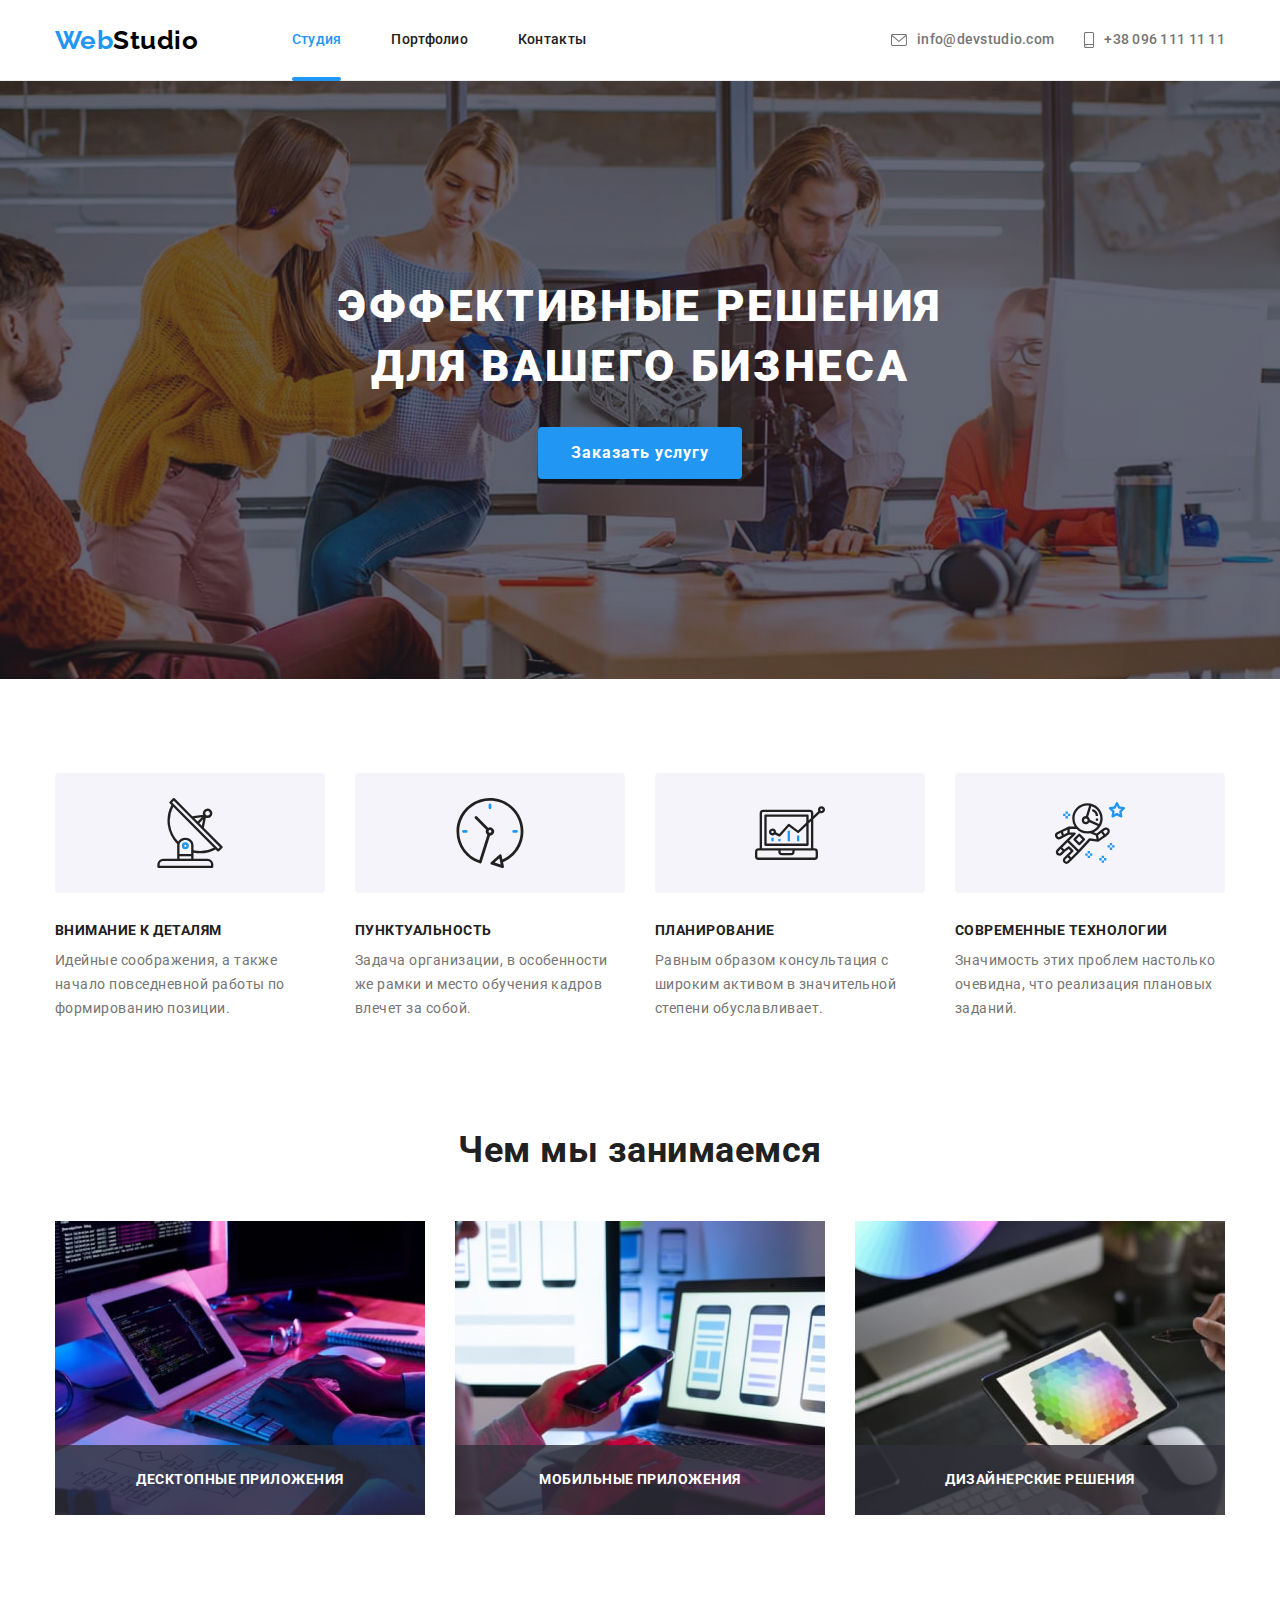
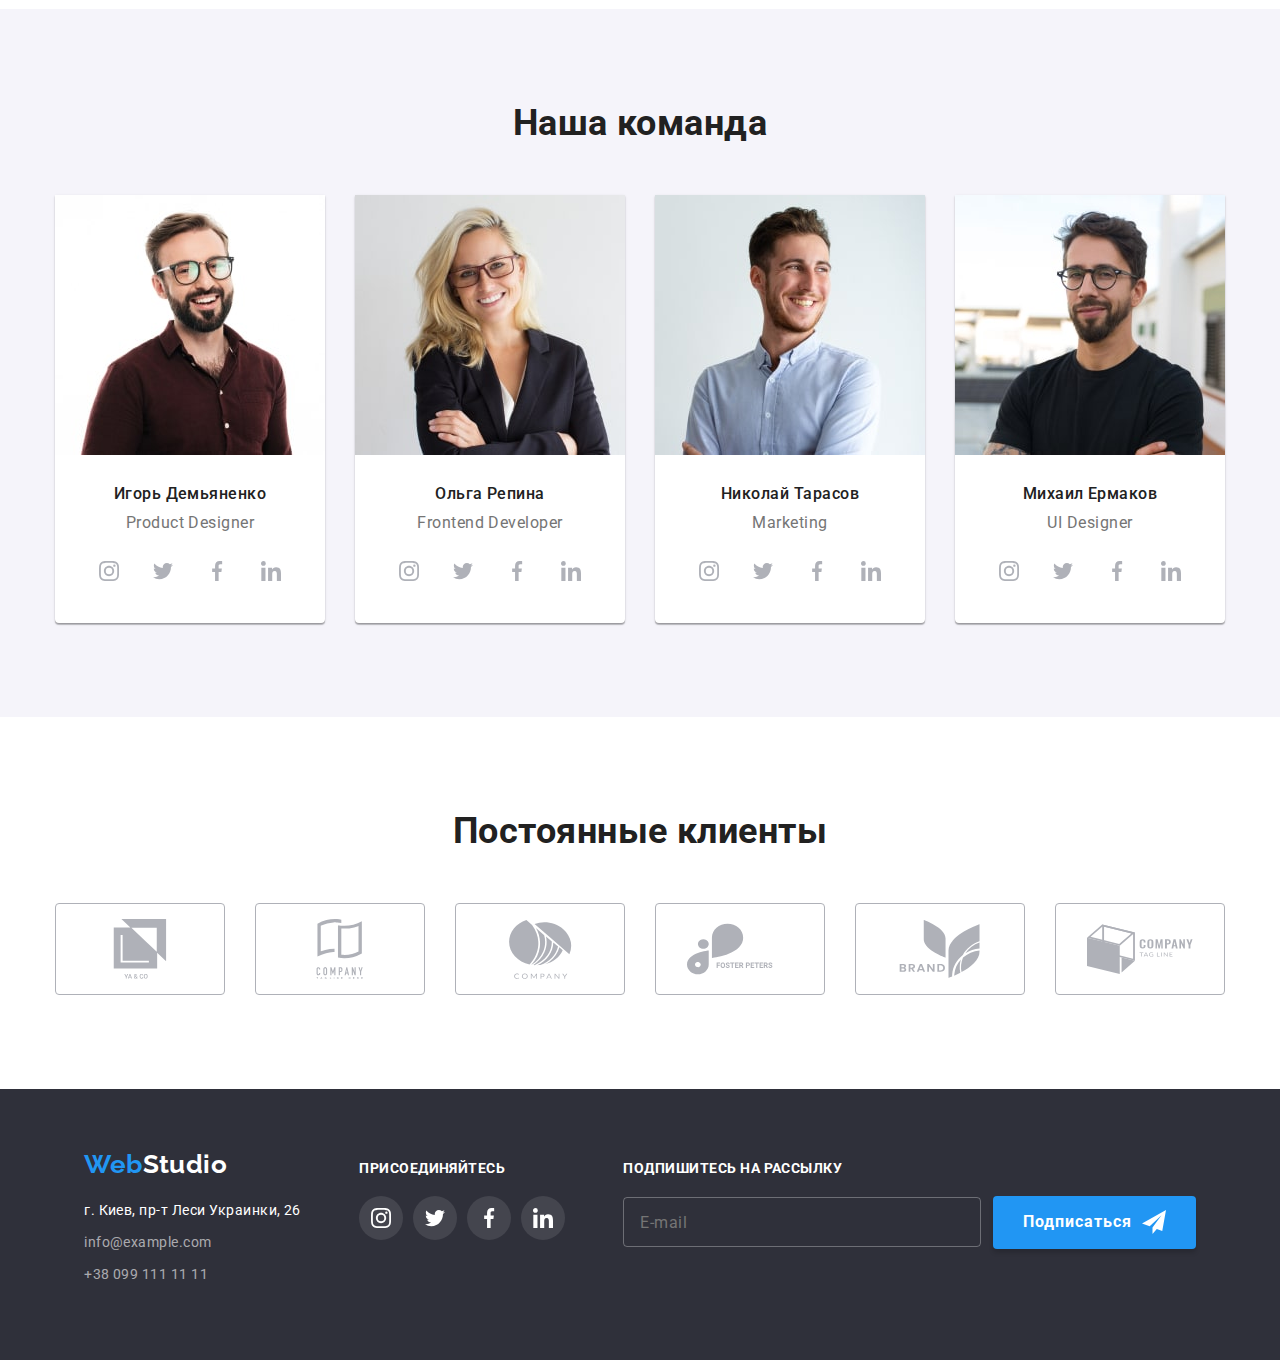
==== index.html @ 852fccfb "додає всю розмітку по 8 модулі" ====
<!DOCTYPE html>
<html lang="ru">
  <head>
    <meta charset="UTF-8" />
    <meta http-equiv="X-UA-Compatible" content="IE=edge" />
    <meta name="viewport" content="width=device-width, initial-scale=1.0" />
    <link rel="preconnect" href="https://fonts.googleapis.com" />
    <link rel="preconnect" href="https://fonts.gstatic.com" crossorigin />
    <link
      href="https://fonts.googleapis.com/css2?family=Raleway:wght@700&family=Roboto:wght@400;500;700;900&display=swap"
      rel="stylesheet"
    />
    <link rel="stylesheet" href="./css/main.min.css" />
    <title>WebStudio</title>
  </head>

  <body>
    <!-- HEADER -->

    <!-- HEADER -->
    <header class="header">
      <div class="header__container container">
        <a href="./index.html" class="header__logo logo"
          >Web<span class="header__logo--accent">Studio</span></a
        >

        <button type="button" class="menu-btn" data-menu-button>
          <svg class="menu-btn__svg" width="40" height="40">
            <use class="menu-btn__icon--burger" href="./img/icon/sprite.svg#icon-burger"></use>
            <use class="menu-btn__icon--cross" href="./img/icon/sprite.svg#icon-cross"></use>
          </svg>
        </button>

        <div class="menu-container" data-menu>
          <nav class="site-nav">
            <ul class="site-nav__list">
              <li class="site-nav__item">
                <a href="./index.html" class="site-nav__link site-nav__link--current">Студия</a>
              </li>
              <li class="site-nav__item">
                <a href="./portfolio.html" class="site-nav__link">Портфолио</a>
              </li>
              <li class="site-nav__item"><a href="" class="site-nav__link">Контакты</a></li>
            </ul>
          </nav>

          <div>
            <ul class="auth-site">
              <li class="auth-site__item">
                <a href="tel:+380961111111" class="auth-site__link auth-site__link--tel">
                  <svg class="auth-site__svg" width="10" height="16">
                    <use href="./img/icon/sprite.svg#icon-tel"></use>
                  </svg>
                  +38 096 111 11 11
                </a>
              </li>
              <li class="auth-site__item">
                <a href="mailto:info@devstudio.com" class="auth-site__link">
                  <svg class="auth-site__svg" width="16" height="12">
                    <use href="./img/icon/sprite.svg#icon-mail"></use>
                  </svg>
                  info@devstudio.com
                </a>
              </li>
            </ul>

            <ul class="soc-auth">
              <li class="soc-auth__item">
                <a href="https://www.instagram.com/" class="soc-auth__link">Instagram</a>
              </li>
              <li class="soc-auth__item">
                <a href="https://twitter.com/home" class="soc-auth__link">Twitter</a>
              </li>
              <li class="soc-auth__item">
                <a href="https://www.facebook.com/" class="soc-auth__link">Facebook</a>
              </li>
              <li class="soc-auth__item">
                <a href="https://www.linkedin.com/" class="soc-auth__link">LinkedIn</a>
              </li>
            </ul>
          </div>
        </div>
      </div>
    </header>

    <!-- MAIN -->

    <main>
      <!-- HERO -->
      <section class="hero">
        <div class="container">
          <h1 class="hero__title">
            Эффективные решения<br />
            для вашего бизнеса
          </h1>

          <button type="button" class="hero__btn" data-modal-open>Заказать услугу</button>
        </div>
      </section>

      <!-- SPECIFICS -->
      <section class="specifics">
        <div class="container">
          <h2 class="specifics__title visually-hidden">specifics</h2>

          <ul class="specifics__list">
            <li class="specifics__item">
              <div class="specifics__svg">
                <svg width="70" height="70">
                  <use href="./img/icon/sprite.svg#icon-antena"></use>
                </svg>
              </div>

              <h3 class="specifics__title">Внимание к деталям</h3>
              <p class="specifics__text">
                Идейные соображения, а также начало повседневной работы по формированию позиции.
              </p>
            </li>
            <li class="specifics__item">
              <div class="specifics__svg">
                <svg width="70" height="70">
                  <use href="./img/icon/sprite.svg#icon-clock"></use>
                </svg>
              </div>

              <h3 class="specifics__title">Пунктуальность</h3>
              <p class="specifics__text">
                Задача организации, в особенности же рамки и место обучения кадров влечет за собой.
              </p>
            </li>
            <li class="specifics__item">
              <div class="specifics__svg">
                <svg width="70" height="70">
                  <use href="./img/icon/sprite.svg#icon-diagram"></use>
                </svg>
              </div>

              <h3 class="specifics__title">Планирование</h3>
              <p class="specifics__text">
                Равным образом консультация с широким активом в значительной степени обуславливает.
              </p>
            </li>
            <li class="specifics__item">
              <div class="specifics__svg">
                <svg width="70" height="70">
                  <use href="./img/icon/sprite.svg#icon-astronaut"></use>
                </svg>
              </div>

              <h3 class="specifics__title">Современные технологии</h3>
              <p class="specifics__text">
                Значимость этих проблем настолько очевидна, что реализация плановых заданий.
              </p>
            </li>
          </ul>
        </div>
      </section>

      <!-- INTERESTS -->
      <section class="interests">
        <div class="container">
          <h2 class="interests__title">Чем мы занимаемся</h2>

          <ul class="interests__list">
            <li class="interests__item">
              <div class="hidden-box">
                <picture>
                  <source
                    srcset="
                      ./img/adaptive/desk-interes-1-1x-min.jpg 1x,
                      ./img/adaptive/desk-interes-1-2x-min.jpg 2x
                    "
                    media="(min-width: 1200px)"
                  />
                  <img src="./img/interes.jpg" class="hidden-box__img" alt="интересы" />
                </picture>

                <div class="hidden-box__content">
                  <p class="hidden-box__text">Десктопные приложения</p>
                </div>
              </div>
            </li>
            <li class="interests__item">
              <div class="hidden-box">
                <picture>
                  <source
                    srcset="
                      ./img/adaptive/desk-interes-2-1x-min.jpg 1x,
                      ./img/adaptive/desk-interes-2-2x-min.jpg 2x
                    "
                    media="(min-width: 1200px)"
                  />
                  <img src="./img/interes2.jpg" class="hidden-box__img" alt="интересы" />
                </picture>

                <div class="hidden-box__content">
                  <p class="hidden-box__text">Мобильные приложения</p>
                </div>
              </div>
            </li>
            <li class="interests__item">
              <div class="hidden-box">
                <picture>
                  <source
                    srcset="
                      ./img/adaptive/desk-interes-3-1x-min.jpg 1x,
                      ./img/adaptive/desk-interes-3-2x-min.jpg 2x
                    "
                    media="(min-width: 1200px)"
                  />
                  <img src="./img/interes3.jpg" class="hidden-box__img" alt="интересы" />
                </picture>

                <div class="hidden-box__content">
                  <p class="hidden-box__text">Дизайнерские решения</p>
                </div>
              </div>
            </li>
          </ul>
        </div>
      </section>

      <!-- TEAM -->
      <section class="team">
        <div class="container">
          <h2 class="team__title">Наша команда</h2>

          <ul class="team__list">
            <li class="team__item">
              <picture>
                <source
                  srcset="
                    ./img/adaptive/mob-team-1-1x-min.jpg 1x,
                    ./img/adaptive/mob-team-1-2x-min.jpg 2x
                  "
                  media="(max-width: 767px)"
                />
                <source
                  srcset="
                    ./img/adaptive/tab-team-1-1x-min.jpg 1x,
                    ./img/adaptive/tab-team-1-2x-min.jpg 2x
                  "
                  media="(min-width: 768px) and (max-width: 1199px)"
                />
                <source
                  srcset="
                    ./img/adaptive/desk-team-1-1x-min.jpg 1x,
                    ./img/adaptive/desk-team-1-2x-min.jpg 2x
                  "
                  media="(min-width: 1200px)"
                />

                <img src="./img/team.jpg" class="team__img" alt="портреты" />
              </picture>

              <div class="team-content">
                <h3 class="team-content__name">Игорь Демьяненко</h3>
                <p class="team-content__position">Product Designer</p>
              </div>

              <ul class="soclist">
                <li class="soclist__item">
                  <a href="" class="soclist__link">
                    <svg class="soclist__svg" width="20" height="20">
                      <use href="./img/icon/sprite.svg#icon-instagram"></use>
                    </svg>
                  </a>
                </li>
                <li class="soclist__item">
                  <a href="" class="soclist__link">
                    <svg class="soclist__svg" width="20" height="20">
                      <use href="./img/icon/sprite.svg#icon-twitter"></use>
                    </svg>
                  </a>
                </li>
                <li class="soclist__item">
                  <a href="" class="soclist__link">
                    <svg class="soclist__svg" width="20" height="20">
                      <use href="./img/icon/sprite.svg#icon-facebook"></use>
                    </svg>
                  </a>
                </li>
                <li class="soclist__item">
                  <a href="" class="soclist__link">
                    <svg class="soclist__svg" width="20" height="20">
                      <use href="./img/icon/sprite.svg#icon-linkedin"></use>
                    </svg>
                  </a>
                </li>
              </ul>
            </li>
            <li class="team__item">
              <picture>
                <source
                  srcset="
                    ./img/adaptive/mob-team-2-1x-min.jpg 1x,
                    ./img/adaptive/mob-team-2-2x-min.jpg 2x
                  "
                  media="(max-width: 767px)"
                />
                <source
                  srcset="
                    ./img/adaptive/tab-team-2-1x-min.jpg 1x,
                    ./img/adaptive/tab-team-2-2x-min.jpg 2x
                  "
                  media="(min-width: 768px) and (max-width: 1199px)"
                />
                <source
                  srcset="
                    ./img/adaptive/desk-team-2-1x-min.jpg 1x,
                    ./img/adaptive/desk-team-2-2x-min.jpg 2x
                  "
                  media="(min-width: 1200px)"
                />

                <img src="./img/team2.jpg" class="team__img" alt="портреты" />
              </picture>
              <div class="team-content">
                <h3 class="team-content__name">Ольга Репина</h3>
                <p class="team-content__position">Frontend Developer</p>
              </div>

              <ul class="soclist">
                <li class="soclist__item">
                  <a href="" class="soclist__link">
                    <svg class="soclist__svg" width="20" height="20">
                      <use href="./img/icon/sprite.svg#icon-instagram"></use>
                    </svg>
                  </a>
                </li>
                <li class="soclist__item">
                  <a href="" class="soclist__link">
                    <svg class="soclist__svg" width="20" height="20">
                      <use href="./img/icon/sprite.svg#icon-twitter"></use>
                    </svg>
                  </a>
                </li>
                <li class="soclist__item">
                  <a href="" class="soclist__link">
                    <svg class="soclist__svg" width="20" height="20">
                      <use href="./img/icon/sprite.svg#icon-facebook"></use>
                    </svg>
                  </a>
                </li>
                <li class="soclist__item">
                  <a href="" class="soclist__link">
                    <svg class="soclist__svg" width="20" height="20">
                      <use href="./img/icon/sprite.svg#icon-linkedin"></use>
                    </svg>
                  </a>
                </li>
              </ul>
            </li>
            <li class="team__item">
              <picture>
                <source
                  srcset="
                    ./img/adaptive/mob-team-3-1x-min.jpg 1x,
                    ./img/adaptive/mob-team-3-2x-min.jpg 2x
                  "
                  media="(max-width: 767px)"
                />
                <source
                  srcset="
                    ./img/adaptive/tab-team-3-1x-min.jpg 1x,
                    ./img/adaptive/tab-team-3-2x-min.jpg 2x
                  "
                  media="(min-width: 768px) and (max-width: 1199px)"
                />
                <source
                  srcset="
                    ./img/adaptive/desk-team-3-1x-min.jpg 1x,
                    ./img/adaptive/desk-team-3-2x-min.jpg 2x
                  "
                  media="(min-width: 1200px)"
                />

                <img src="./img/team3.jpg" class="team__img" alt="портреты" />
              </picture>
              <div class="team-content">
                <h3 class="team-content__name">Николай Тарасов</h3>
                <p class="team-content__position">Marketing</p>
              </div>

              <ul class="soclist">
                <li class="soclist__item">
                  <a href="" class="soclist__link">
                    <svg class="soclist__svg" width="20" height="20">
                      <use href="./img/icon/sprite.svg#icon-instagram"></use>
                    </svg>
                  </a>
                </li>
                <li class="soclist__item">
                  <a href="" class="soclist__link">
                    <svg class="soclist__svg" width="20" height="20">
                      <use href="./img/icon/sprite.svg#icon-twitter"></use>
                    </svg>
                  </a>
                </li>
                <li class="soclist__item">
                  <a href="" class="soclist__link">
                    <svg class="soclist__svg" width="20" height="20">
                      <use href="./img/icon/sprite.svg#icon-facebook"></use>
                    </svg>
                  </a>
                </li>
                <li class="soclist__item">
                  <a href="" class="soclist__link">
                    <svg class="soclist__svg" width="20" height="20">
                      <use href="./img/icon/sprite.svg#icon-linkedin"></use>
                    </svg>
                  </a>
                </li>
              </ul>
            </li>
            <li class="team__item">
              <picture>
                <source
                  srcset="
                    ./img/adaptive/mob-team-4-1x-min.jpg 1x,
                    ./img/adaptive/mob-team-4-2x-min.jpg 2x
                  "
                  media="(max-width: 767px)"
                />
                <source
                  srcset="
                    ./img/adaptive/tab-team-4-1x-min.jpg 1x,
                    ./img/adaptive/tab-team-4-2x-min.jpg 2x
                  "
                  media="(min-width: 768px) and (max-width: 1199px)"
                />
                <source
                  srcset="
                    ./img/adaptive/desk-team-4-1x-min.jpg 1x,
                    ./img/adaptive/desk-team-4-2x-min.jpg 2x
                  "
                  media="(min-width: 1200px)"
                />

                <img src="./img/team4.jpg" class="team__img" alt="портреты" />
              </picture>
              <div class="team-content">
                <h3 class="team-content__name">Михаил Ермаков</h3>
                <p class="team-content__position">UI Designer</p>
              </div>

              <ul class="soclist">
                <li class="soclist__item">
                  <a href="" class="soclist__link">
                    <svg class="soclist__svg" width="20" height="20">
                      <use href="./img/icon/sprite.svg#icon-instagram"></use>
                    </svg>
                  </a>
                </li>
                <li class="soclist__item">
                  <a href="" class="soclist__link">
                    <svg class="soclist__svg" width="20" height="20">
                      <use href="./img/icon/sprite.svg#icon-twitter"></use>
                    </svg>
                  </a>
                </li>
                <li class="soclist__item">
                  <a href="" class="soclist__link">
                    <svg class="soclist__svg" width="20" height="20">
                      <use href="./img/icon/sprite.svg#icon-facebook"></use>
                    </svg>
                  </a>
                </li>
                <li class="soclist__item">
                  <a href="" class="soclist__link">
                    <svg class="soclist__svg" width="20" height="20">
                      <use href="./img/icon/sprite.svg#icon-linkedin"></use>
                    </svg>
                  </a>
                </li>
              </ul>
            </li>
          </ul>
        </div>
      </section>

      <!-- CLIENTS -->
      <section class="clients">
        <div class="container">
          <h2 class="clients__title">Постоянные клиенты</h2>

          <ul class="clients__list">
            <li class="clients__item">
              <a href="" class="clients__link">
                <svg class="clients__svg" width="106" height="60">
                  <use href="./img/icon/sprite.svg#icon-client"></use>
                </svg>
              </a>
            </li>
            <li class="clients__item">
              <a href="" class="clients__link">
                <svg class="clients__svg" width="106" height="60">
                  <use href="./img/icon/sprite.svg#icon-client2"></use>
                </svg>
              </a>
            </li>
            <li class="clients__item">
              <a href="" class="clients__link">
                <svg class="clients__svg" width="106" height="60">
                  <use href="./img/icon/sprite.svg#icon-client3"></use>
                </svg>
              </a>
            </li>
            <li class="clients__item">
              <a href="" class="clients__link">
                <svg class="clients__svg" width="106" height="60">
                  <use href="./img/icon/sprite.svg#icon-client4"></use>
                </svg>
              </a>
            </li>
            <li class="clients__item">
              <a href="" class="clients__link">
                <svg class="clients__svg" width="106" height="60">
                  <use href="./img/icon/sprite.svg#icon-client5"></use>
                </svg>
              </a>
            </li>
            <li class="clients__item">
              <a href="" class="clients__link">
                <svg class="clients__svg" width="106" height="60">
                  <use href="./img/icon/sprite.svg#icon-client6"></use>
                </svg>
              </a>
            </li>
          </ul>
        </div>
      </section>
    </main>

    <!-- FOOTER -->
    <footer class="footer">
      <div class="footer__container container">
        <div class="footer__tablet">
          <div class="footer__box">
            <a href="./index.html" class="footer__logo logo"
              >Web<span class="footer__logo--accent">Studio</span></a
            >

            <address class="footer__address">
              <ul class="footer__list">
                <li class="footer__item">
                  <a href="" class="footer__link footer__link--street"
                    >г. Киев, пр-т Леси Украинки, 26
                  </a>
                </li>
                <li class="footer__item">
                  <a href="mailto:info@example.com" class="footer__link">info@example.com </a>
                </li>
                <li class="footer__item">
                  <a href="tel:+380991111111" class="footer__link">+38 099 111 11 11 </a>
                </li>
              </ul>
            </address>
          </div>

          <div class="footer-soclist">
            <p class="footer-soclist__text">присоединяйтесь</p>
            <ul class="footer-soclist__list">
              <li class="footer-soclist__item">
                <a href="" class="footer-soclist__link">
                  <svg class="footer-soclist__icon" width="20" height="20">
                    <use href="./img/icon/sprite.svg#icon-footer-link"></use>
                  </svg>
                </a>
              </li>
              <li class="footer-soclist__item">
                <a href="" class="footer-soclist__link">
                  <svg class="footer-soclist__icon" width="20" height="20">
                    <use href="./img/icon/sprite.svg#icon-footer-link2"></use>
                  </svg>
                </a>
              </li>
              <li class="footer-soclist__item">
                <a href="" class="footer-soclist__link">
                  <svg class="footer-soclist__icon" width="20" height="20">
                    <use href="./img/icon/sprite.svg#icon-footer-link3"></use>
                  </svg>
                </a>
              </li>
              <li class="footer-soclist__item">
                <a href="" class="footer-soclist__link">
                  <svg class="footer-soclist__icon" width="20" height="20">
                    <use href="./img/icon/sprite.svg#icon-footer-link4"></use>
                  </svg>
                </a>
              </li>
            </ul>
          </div>

          <div class="footer-subscribe">
            <p class="footer-subscribe__text">Подпишитесь на рассылку</p>

            <form class="footer-subscribe__form">
              <input
                class="footer-subscribe__input"
                type="email"
                name="email"
                placeholder="E-mail"
              />

              <button type="button" class="footer-subscribe__btn">
                Подписаться

                <svg class="footer-subscribe__icon" width="24" height="24">
                  <use href="./img/icon/sprite.svg#icon-airplane"></use>
                </svg>
              </button>
            </form>
          </div>
        </div>
      </div>
    </footer>

    <!-- MODAL -->

    <div class="backdrop backdrop__is-hidden" data-modal>
      <div class="backdrop-modal">
        <form class="modal-form">
          <button class="modal-form__btn" data-modal-close>
            <svg class="backdrop-modal__icon" width="11" height="11">
              <use href="./img/icon/sprite.svg#icon-close"></use>
            </svg>
          </button>
          <p class="modal-form__text">Оставьте свои данные, мы вам перезвоним</p>

          <div class="modal-form__field">
            <label class="modal-form__label" for="name">Имя</label>
            <input class="modal-form__input" type="text" name="name" id="name" />
            <svg class="modal-form__icon">
              <use href="./img/icon/sprite.svg#icon-name-modal"></use>
            </svg>
          </div>

          <div class="modal-form__field">
            <label class="modal-form__label" for="tel">Телефон</label>
            <input class="modal-form__input" type="text" name="name" id="tel" />
            <svg class="modal-form__icon">
              <use href="./img/icon/sprite.svg#icon-tel-modal"></use>
            </svg>
          </div>

          <div class="modal-form__field">
            <label class="modal-form__label" for="mail">Почта</label>
            <input class="modal-form__input" type="text" name="name" id="mail" />
            <svg class="modal-form__icon">
              <use href="./img/icon/sprite.svg#icon-mail-modal"></use>
            </svg>
          </div>

          <div class="modal-form__field">
            <label class="modal-form__label" for="comment">Комментарий</label>
            <textarea
              class="modal-form__comment"
              name="comment"
              id="comment"
              rows="10"
              placeholder="Введите текст"
            ></textarea>
          </div>

          <div class="form-checkbox">
            <input class="form-checkbox__input" type="checkbox" name="policy" id="policy" />
            <label class="form-checkbox__label" for="policy"
              >Соглашаюсь с рассылкой и принимаю
            </label>
            <a href="" class="form-checkbox__link">Условия договора</a>
          </div>

          <button type="submit" class="form-btn">Отправить</button>
        </form>
      </div>
    </div>

    <!-- SCRIPT -->
    <script src="./js/modal.js"></script>
    <script src="./js/burger-menu.js"></script>
  </body>
</html>
---- css/main.min.css ----
/*! modern-normalize v0.6.0 | MIT License | https://github.com/sindresorhus/modern-normalize */*,*::before,*::after{box-sizing:border-box}:root{-moz-tab-size:4;tab-size:4}html{line-height:1.15;-webkit-text-size-adjust:100%}body{margin:0}body{font-family:system-ui,-apple-system,"Segoe UI",Roboto,Helvetica,Arial,sans-serif,"Apple Color Emoji","Segoe UI Emoji"}hr{height:0}abbr[title]{text-decoration:underline dotted}b,strong{font-weight:bolder}code,kbd,samp,pre{font-family:SFMono-Regular, Consolas, "Liberation Mono", Menlo, monospace;font-size:1em}small{font-size:80%}sub,sup{font-size:75%;line-height:0;position:relative;vertical-align:baseline}sub{bottom:-0.25em}sup{top:-0.5em}button,input,optgroup,select,textarea{font-family:inherit;font-size:100%;line-height:1.15;margin:0}button,select{text-transform:none}button,[type="button"],[type="reset"],[type="submit"]{-webkit-appearance:button}button::-moz-focus-inner,[type="button"]::-moz-focus-inner,[type="reset"]::-moz-focus-inner,[type="submit"]::-moz-focus-inner{border-style:none;padding:0}button:-moz-focusring,[type="button"]:-moz-focusring,[type="reset"]:-moz-focusring,[type="submit"]:-moz-focusring{outline:1px dotted ButtonText}fieldset{padding:0.35em 0.75em 0.625em}legend{padding:0}progress{vertical-align:baseline}[type="number"]::-webkit-inner-spin-button,[type="number"]::-webkit-outer-spin-button{height:auto}[type="search"]{-webkit-appearance:textfield;outline-offset:-2px}[type="search"]::-webkit-search-decoration{-webkit-appearance:none}::-webkit-file-upload-button{-webkit-appearance:button;font:inherit}summary{display:list-item}*,*::before,*::after{box-sizing:border-box}a{text-decoration:none}h1,h2,h3,h4,h5,h6,p,ul{margin:0;padding:0;list-style:none}img{display:block;max-width:100%;height:auto}body{font-family:'Raleway', sans-serif;font-family:'Roboto', sans-serif;letter-spacing:0.03em;padding-top:77px;background-color:#fff;color:#757575}body.modal-open,body.menu-open{overflow:hidden}.container-wrap{max-width:100%;overflow:hidden}.container{padding-left:15px;padding-right:15px;margin-left:auto;margin-right:auto}@media screen and (min-width: 480px){.container{width:480px}}@media screen and (min-width: 768px){.container{width:768px}}@media screen and (min-width: 1200px){.container{width:1200px}}.visually-hidden{position:absolute;white-space:nowrap;width:1px;height:1px;overflow:hidden;border:0;padding:0;clip:rect(0 0 0 0);clip-path:inset(50%);margin:-1px}.logo{font-family:'Raleway';font-weight:700;font-size:26px;line-height:1.19;color:#2196f3}.header{position:fixed;width:100%;top:0;left:0;z-index:9;background-color:#fff;border-bottom:1px solid #ececec}.header__container{display:flex;align-items:center;padding:0 15px;justify-content:space-between}@media screen and (max-width: 767px){.header__container{padding-top:16px;padding-bottom:16px}}@media screen and (max-width: 767px){.header__container{padding-top:26px;padding-bottom:26px}}@media screen and (max-width: 767px){.header__container{padding-top:24px;padding-bottom:25px}}.header__logo--accent{color:#000}.menu-btn{border:none;padding:0;margin-left:auto;color:#757575;background-color:transparent}@media screen and (min-width: 768px){.menu-btn{display:none}}.menu-btn.is-open{z-index:3}.menu-btn__icon--cross{display:none}.menu-btn.is-open .menu-btn__icon--cross{display:block}.menu-btn.is-open .menu-btn__icon--burger{display:none}.menu-btn__svg{fill:currentColor}.menu-btn__svg:hover,.menu-btn__svg:focus{color:#2196f3}@media screen and (min-width: 768px){.menu-container{display:flex;align-items:center}}@media screen and (max-width: 767px){.menu-container{display:none}}@media screen and (max-width: 767px){.menu-container.is-open{position:fixed;top:0;left:0;height:100%;width:100%;padding:48px 40px;z-index:2;display:block;display:flex;flex-direction:column;justify-content:space-between;background-color:#fff}}@media screen and (min-width: 768px){.site-nav{display:flex;align-items:center}}.site-nav__list{display:flex}@media screen and (min-width: 768px){.site-nav__list{margin-right:84px}}@media screen and (max-width: 767px){.site-nav__list{flex-direction:column}}@media screen and (min-width: 1200px){.site-nav__list{margin-right:305px}}@media screen and (max-width: 767px){.site-nav__item:not(:last-child){margin-bottom:30px}}@media screen and (min-width: 768px){.site-nav__item:not(:last-child){margin-right:50px}}@media screen and (min-width: 768px){.site-nav__link{display:block;font-weight:500;font-size:14px;line-height:1.14;letter-spacing:0.02em;transition:color 250ms cubic-bezier(0.4, 0, 0.2, 1);color:#212121;padding-top:32px;padding-bottom:32px}}@media screen and (max-width: 767px){.site-nav__link{font-weight:500;font-size:40px;line-height:1.17;letter-spacing:0.02em;color:#212121}}.site-nav__link:hover,.site-nav__link:focus{color:#2196f3}@media screen and (min-width: 768px){.site-nav__link--current{color:#2196f3;position:relative}}@media screen and (min-width: 768px){.site-nav__link--current::after{position:absolute;content:'';bottom:0;left:0;width:100%;height:4px;border-radius:2px;bottom:-1px;background-color:#2196f3}}@media screen and (max-width: 767px){.auth-site{margin-bottom:64px}}@media screen and (min-width: 768px){.auth-site{display:flex;flex-direction:column-reverse}}@media screen and (min-width: 1199px){.auth-site{flex-direction:row-reverse}}@media screen and (min-width: 768px){.auth-site__item:not(:last-child){margin-top:10px}}@media screen and (max-width: 767px){.auth-site__item:not(:last-child){margin-bottom:32px}}@media screen and (min-width: 1199px){.auth-site__item:not(:last-child){margin-top:0;margin-left:30px}}@media screen and (max-width: 767px){.auth-site__link{font-weight:500;font-size:24px;line-height:1.16;letter-spacing:0.02em;color:#757575}}@media screen and (min-width: 768px){.auth-site__link{font-weight:500;font-size:12px;line-height:1.16;letter-spacing:0.02em;color:#757575}}@media screen and (max-width: 767px){.auth-site__link--tel{font-weight:500;font-size:34px;line-height:1.17;letter-spacing:0.02em;color:#2196f3}}@media screen and (min-width: 1199px){.auth-site__link{display:block;font-weight:500;font-size:14px;line-height:1.14;letter-spacing:0.02em;transition:color 250ms cubic-bezier(0.4, 0, 0.2, 1);color:#212121;color:#757575;display:flex;align-items:center}}.auth-site__link:hover,.auth-site__link:focus{color:#2196f3}.auth-site__svg{fill:currentColor;margin-right:10px}@media screen and (max-width: 767px){.auth-site__svg{display:none}}.soc-auth{display:flex}@media screen and (min-width: 768px){.soc-auth{display:none}}.soc-auth__item{padding:0 10px}.soc-auth__item:not(:last-child){border-right:1px solid rgba(33,33,33,0.2)}.soc-auth__link{font-weight:500;font-size:18px;line-height:1.22;letter-spacing:0.02em;color:#2196f3}.hero{height:auto;max-width:479px;padding-top:118px;padding-bottom:118px;text-align:center;margin:0 auto;background-color:#2f303a;background-repeat:no-repeat;background-position:center;background-size:cover;background-image:linear-gradient(to right, rgba(47,48,58,0.4), rgba(47,48,58,0.4)),url(../../img/adaptive/mob-hero-1x-min.jpg)}@media screen and (min-device-pixel-ratio: 2), (min-resolution: 192dpi), (min-resolution: 2dppx){.hero{background-image:linear-gradient(to right, rgba(47,48,58,0.4), rgba(47,48,58,0.4)),url(../../img/adaptive/mob-hero-2x-min.jpg)}}@media screen and (min-width: 480px){.hero{max-width:480px}}@media screen and (min-width: 768px){.hero{max-width:768px;background-image:linear-gradient(to right, rgba(47,48,58,0.4), rgba(47,48,58,0.4)),url(../../img/adaptive/tab-hero-1x-min.jpg)}}@media screen and (min-width: 768px) and (min-device-pixel-ratio: 2), screen and (min-width: 768px) and (min-resolution: 192dpi), screen and (min-width: 768px) and (min-resolution: 2dppx){.hero{background-image:linear-gradient(to right, rgba(47,48,58,0.4), rgba(47,48,58,0.4)),url(../../img/adaptive/tab-hero-2x-min.jpg)}}@media screen and (min-width: 1200px){.hero{min-height:600px;max-width:1600px;padding-top:200px;padding-bottom:200px;margin-left:auto;margin-right:auto;background-image:linear-gradient(to right, rgba(47,48,58,0.4), rgba(47,48,58,0.4)),url(../../img/adaptive/desk-hero-1x-min.jpg)}}@media screen and (min-width: 1200px) and (min-device-pixel-ratio: 2), screen and (min-width: 1200px) and (min-resolution: 192dpi), screen and (min-width: 1200px) and (min-resolution: 2dppx){.hero{background-image:linear-gradient(to right, rgba(47,48,58,0.4), rgba(47,48,58,0.4)),url(../../img/adaptive/desk-hero-2x-min.jpg)}}.hero__title{margin-bottom:30px;font-weight:900;font-size:26px;line-height:1.62;letter-spacing:0.06em;text-transform:uppercase;color:#fff}@media screen and (min-width: 1200px){.hero__title{font-size:44px;line-height:1.36}}.hero__btn{font-weight:700;font-size:16px;line-height:1.88;letter-spacing:0.06em;box-shadow:0px 4px 4px rgba(0,0,0,0.15);box-shadow:0px 4px 4px rgba(0,0,0,0.15);border-radius:4px;border:1px solid transparent;padding:10px 32px;min-width:200px;cursor:pointer;color:#fff;background-color:#2196f3}.specifics{padding-top:60px;padding-bottom:60px}@media screen and (min-width: 1200px){.specifics{padding-top:94px;padding-bottom:94px}}.specifics__list{margin:-15px}@media screen and (min-width: 768px){.specifics__list{display:flex;flex-wrap:wrap}}@media screen and (min-width: 1200px){.specifics__list{flex-wrap:nowrap}}.specifics__item{margin:15px}.specifics__item:not(:last-child){margin-bottom:30px}@media screen and (min-width: 768px){.specifics__item{width:calc((100% - 30px - 30px) / 2)}}@media screen and (min-width: 1200px){.specifics__item{width:calc(100% - 30px - 30px - 30px - 30px / 4)}}.specifics__title{margin-bottom:10px;font-weight:700;font-size:14px;line-height:1.14;text-transform:uppercase;text-align:center;color:#212121}@media screen and (min-width: 768px){.specifics__title{text-align:left}}.specifics__text{font-weight:400;font-size:14px;line-height:1.71}.specifics__svg{display:block;height:120px;border-radius:4px;margin-bottom:30px;display:flex;justify-content:center;align-items:center;background-color:#f5f4fa}.interests{padding-bottom:94px;display:none}@media screen and (min-width: 1200px){.interests{display:block}}.interests__title{margin-bottom:50px;font-weight:700;font-size:36px;line-height:1.16;text-align:center;color:#212121}.interests__list{display:flex;justify-content:center}.interests__item:not(:last-child){margin-right:30px}.hidden-box{position:relative}.hidden-box__img{display:block}.hidden-box__content{position:absolute;width:100%;height:70px;bottom:0;left:0;display:flex;align-items:center;justify-content:center;background-color:rgba(47,48,58,0.8)}.hidden-box__text{font-weight:700;font-size:14px;line-height:1.14;text-transform:uppercase;color:#fff}.team{padding-top:60px;padding-bottom:60px;background-color:#f5f4fa}@media screen and (min-width: 1200px){.team{padding-top:94px;padding-bottom:94px}}.team__title{margin-bottom:50px;font-weight:700;font-size:36px;line-height:1.16;text-align:center;color:#212121}.team__list{display:flex;flex-wrap:wrap;margin:-15px}@media screen and (min-width: 1200px){.team__list{flex-wrap:nowrap}}.team__item{box-shadow:0px 1px 3px rgba(0,0,0,0.12),0px 1px 1px rgba(0,0,0,0.14),0px 2px 1px rgba(0,0,0,0.2);border-radius:0px 0px 4px 4px;background-color:#fff;margin:15px}@media screen and (min-width: 768px){.team__item{width:calc((100% - 30px - 30px) / 2)}}.team__img{width:100%}.soclist{display:flex;justify-content:center;padding-bottom:30px}.soclist__item:not(:last-child){margin-right:10px}.soclist__link{width:44px;height:44px;display:flex;justify-content:center;align-items:center;border-radius:50%;transition:color 250ms cubic-bezier(0.4, 0, 0.2, 1),background-color 250ms cubic-bezier(0.4, 0, 0.2, 1);color:#afb1b8}.soclist__link:hover,.soclist__link:focus{color:#fff;background-color:#2196f3}.soclist__svg{fill:currentColor}.team-content{padding-top:30px;padding-bottom:16px;text-align:center}.team-content__name{font-weight:500;font-size:16px;line-height:1.18;color:#212121;margin-bottom:10px}.team-content__position{font-weight:500;font-size:16px;line-height:1.18;color:#212121;font-weight:400;color:#757575}.clients{padding-top:60px;padding-bottom:60px}@media screen and (min-width: 1200px){.clients{padding-top:94px;padding-bottom:94px}}.clients__title{margin-bottom:50px;font-weight:700;font-size:36px;line-height:1.16;text-align:center;color:#212121}.clients__list{display:flex;flex-wrap:wrap;margin:-15px}@media screen and (max-width: 479px){.clients__list{justify-content:center}}@media screen and (min-width: 1200px){.clients__list{flex-wrap:nowrap}}.clients__item{margin:15px}@media screen and (min-width: 768px){.clients__item{width:calc((100% - 60px - 30px) / 3)}}.clients__link{display:flex;justify-content:center;align-items:center;height:100%;border:1px solid #afb1b8;border-radius:4px;width:210px;height:92px;transition:color 250ms cubic-bezier(0.4, 0, 0.2, 1),background-color 250ms cubic-bezier(0.4, 0, 0.2, 1);color:#afb1b8}.clients__link:hover,.clients__link:focus{color:#2196f3;border-color:#2196f3}@media screen and (min-width: 768px){.clients__link{width:226px}}@media screen and (min-width: 1200px){.clients__link{width:170px}}.clients__svg{fill:currentColor}.footer{padding-top:60px;padding-bottom:60px;text-align:center;background-color:#2f303a}@media screen and (min-width: 1200px){.footer{text-align:start}}@media screen and (min-width: 768px){.footer__tablet{display:flex;flex-wrap:wrap;align-items:baseline;justify-content:space-around}}.footer__box{margin-bottom:60px}@media screen and (min-width: 1200px){.footer__box{margin-bottom:0}}.footer__logo{display:block;margin-bottom:20px}.footer__logo--accent{color:#fff}.footer__item:not(:last-child){margin-bottom:8px}.footer__link{font-style:normal;font-weight:400;font-size:14px;line-height:1.71;transition:color 250ms cubic-bezier(0.4, 0, 0.2, 1);color:rgba(255,255,255,0.6)}.footer__link--street{color:#fff}.footer__link:hover,.footer__link:focus{color:#2196f3}.footer-soclist{margin-bottom:60px}.footer-soclist__text{margin-bottom:20px;font-weight:700;font-size:14px;line-height:1.14;text-transform:uppercase;color:#fff}.footer-soclist__list{display:flex;justify-content:center}.footer-soclist__item:not(:last-child){margin-right:10px}.footer-soclist__link{display:flex;justify-content:center;align-items:center;width:44px;height:44px;border-radius:50%;transition:background-color 250ms cubic-bezier(0.4, 0, 0.2, 1);background-color:rgba(255,255,255,0.1)}.footer-soclist__link:hover,.footer-soclist__link:focus{background-color:#2196f3}.footer-subscribe__text{margin-bottom:20px;font-weight:700;font-size:14px;line-height:1.14;text-transform:uppercase;color:#fff}.footer-subscribe__form{display:inline-block}@media screen and (min-width: 1200px){.footer-subscribe__form{display:flex;align-items:center}}.footer-subscribe__input{display:block;margin-bottom:20px;padding:15px 16px;outline:none;height:50px;width:450px;border-radius:4px;border:1px solid rgba(255,255,255,0.3);font-weight:400;font-size:16px;line-height:1.25;letter-spacing:inherit;transition:border-color 250ms cubic-bezier(0.4, 0, 0.2, 1);background-color:transparent;color:#ffffff}.footer-subscribe__input:focus{border-color:#2196f3}@media screen and (max-width: 479px){.footer-subscribe__input{width:100%}}@media screen and (min-width: 1200px){.footer-subscribe__input{width:358px;margin-bottom:0}}.footer-subscribe__btn{border:1px solid transparent;box-shadow:0px 4px 4px rgba(0,0,0,0.15);border-radius:4px;padding:10px 29px;min-width:200px;font-weight:700;font-size:16px;line-height:1.88;letter-spacing:0.06em;cursor:pointer;display:flex;justify-content:center;align-items:center;margin-left:auto;margin-right:auto;color:#fff;background-color:#2196f3}@media screen and (min-width: 1200px){.footer-subscribe__btn{margin:0 0 0 12px}}.footer-subscribe__icon{margin-left:10px}.gallery{padding-top:60px;padding-bottom:60px}@media screen and (min-width: 1200px){.gallery{padding-top:94px;padding-bottom:94px}}.gallery-filters{margin-bottom:30px;display:flex;flex-wrap:wrap;margin-top:-15px}@media screen and (min-width: 768px){.gallery-filters{display:flex;justify-content:center}}@media screen and (min-width: 1200px){.gallery-filters{margin-bottom:50px}}.gallery-filters__item{margin-top:15px}.gallery-filters__item:not(:last-child){margin-right:8px}.gallery-filters__btn{padding:6px 22px;cursor:pointer;border-radius:4px;border:1px solid transparent;font-weight:500;font-size:16px;line-height:1.62;transition:color 250ms cubic-bezier(0.4, 0, 0.2, 1),background-color 250ms cubic-bezier(0.4, 0, 0.2, 1),box-shadow 250ms cubic-bezier(0.4, 0, 0.2, 1);color:#212121;background-color:#f5f4fa}.gallery-filters__btn:hover,.gallery-filters__btn:focus{color:#fff;background-color:#2196f3;box-shadow:0px 3px 1px rgba(0,0,0,0.1),0px 1px 2px rgba(0,0,0,0.08),0px 2px 2px rgba(0,0,0,0.12)}.gallery-projects{flex-wrap:wrap}@media screen and (min-width: 768px){.gallery-projects{display:flex;flex-wrap:wrap;margin:-15px}}@media screen and (min-width: 1200px){.gallery-projects{margin:-15px}}.gallery-projects__item{border:1px solid #eee}@media screen and (max-width: 767px){.gallery-projects__item:not(:last-child){margin-bottom:30px}}@media screen and (min-width: 768px){.gallery-projects__item{width:calc((100% - 30px - 30px) / 2);margin:15px}}@media screen and (min-width: 1200px){.gallery-projects__item{width:calc((100% - 60px - 30px) / 3);margin:15px}}.gallery-projects__link{display:block;transition:box-shadow 250ms cubic-bezier(0.4, 0, 0.2, 1)}.gallery-projects__link:hover,.gallery-projects__link:focus{box-shadow:0px 1px 1px rgba(0,0,0,0.12),0px 4px 4px rgba(0,0,0,0.06),1px 4px 6px rgba(0,0,0,0.16)}.gallery-content{padding:20px 24px}.gallery-content__name{font-weight:700;font-size:18px;line-height:2;letter-spacing:0.06em;color:#212121}.gallery-content__style{font-weight:400;font-size:16px;line-height:1.88;color:#757575}.gallery-hidden{position:relative;display:block;overflow:hidden}.gallery-hidden__img{width:100%;display:block}.gallery-hidden__text{position:absolute;top:0;left:0;height:100%;width:100%;padding:63px 24px;font-weight:400;font-size:18px;line-height:1.56;transform:translateY(100%);transition:transform 250ms cubic-bezier(0.4, 0, 0.2, 1);color:#fff;background-color:rgba(33,150,243,0.9)}.gallery-projects__link:hover .gallery-hidden__text,.gallery-projects__link:focus .gallery-hidden__text{transform:translateY(0)}.backdrop{position:fixed;top:0;left:0;width:100%;height:100%;z-index:9;overflow-y:scroll;transition:opacity 250ms cubic-bezier(0.4, 0, 0.2, 1);background-color:rgba(0,0,0,0.2)}.backdrop__is-hidden{visibility:hidden;opacity:0;pointer-events:none}.backdrop__is-hidden .backdrop-modal{transform:translate(-50%, -50%) scale(0.1)}.backdrop-modal{position:absolute;top:50%;left:50%;z-index:18;opacity:1;transform:translate(-50%, -50%) scale(1);transition:transform 250ms cubic-bezier(0.4, 0, 0.2, 1),opacity 250ms cubic-bezier(0.4, 0, 0.2, 1),box-shadow 250ms cubic-bezier(0.4, 0, 0.2, 1);width:450px;min-height:609px;box-shadow:0px 1px 3px rgba(0,0,0,0.12),0px 1px 1px rgba(0,0,0,0.14),0px 2px 1px rgba(0,0,0,0.2);border-radius:4px;background-color:#fff}@media screen and (min-width: 1200px){.backdrop-modal{width:528px;height:581px}}.modal-form{display:block;padding:40px}.modal-form__btn{position:absolute;top:8px;right:8px;width:30px;height:30px;cursor:pointer;border-radius:50%;border:1px solid rgba(0,0,0,0.1);display:flex;align-items:center;justify-content:center;transition:color 250ms cubic-bezier(0.4, 0, 0.2, 1);background-color:#fff;color:#000}.modal-form__btn:hover,.modal-form__btn:focus{color:#2196f3}.modal-form__icon{fill:currentColor}.modal-form__text{text-align:center;font-weight:700;font-size:20px;line-height:1.5;margin-bottom:12px;color:#212121}@media screen and (min-width: 1200px){.modal-form__text{text-align:start;line-height:1.15}}.modal-form__field{position:relative;display:flex;flex-direction:column}.modal-form__field:not(:last-child){margin-bottom:10px}.modal-form__field:hover{color:#2196f3}.modal-form__input{outline:none;height:40px;border:1px solid rgba(33,33,33,0.2);border-radius:4px;transition:border-color 250ms cubic-bezier(0.4, 0, 0.2, 1);padding:0 42px}.modal-form__field:hover .modal-form__input{border-color:#2196f3}.modal-form__input:focus{border-color:#2196f3}.modal-form__label{font-size:12px;line-height:1.16;letter-spacing:0.01em}.modal-form__label:not(:last-child){margin-bottom:4px}.modal-form__icon{position:absolute;left:0;top:50%;display:inline-block;width:18px;height:18px;margin-left:15px;transition:color 250ms cubic-bezier(0.4, 0, 0.2, 1);fill:#212121}.modal-form__field:hover .modal-form__icon{fill:#2196f3}.modal-form__comment{font-size:12px;line-height:1.16;letter-spacing:0.01em;resize:none;height:120px;padding-left:16px;padding-top:12px;border:1px solid rgba(33,33,33,0.2);border-radius:4px;outline:none;transition:border-color 250ms cubic-bezier(0.4, 0, 0.2, 1);color:#212121}.modal-form__comment:hover,.modal-form__comment:focus{border-color:#2196f3}.form-checkbox{margin-bottom:30px}.form-checkbox__input{position:absolute;white-space:nowrap;width:1px;height:1px;overflow:hidden;border:0;padding:0;clip:rect(0 0 0 0);clip-path:inset(50%);margin:-1px}.form-checkbox__label{margin-left:8px;font-weight:400;font-size:12px;line-height:1.16;letter-spacing:0.01em}@media screen and (min-width: 1200px){.form-checkbox__label{font-size:14px;line-height:1.71}}.form-checkbox__label::before{content:'';display:inline-flex;width:16px;height:15px;border-radius:4px;border:2px solid #212121;margin-right:7px;transition:border-color 250ms cubic-bezier(0.4, 0, 0.2, 1)}.form-checkbox__input:checked+.form-checkbox__label::before{background-color:#2196f3;background-image:url(../img/icon/check.svg);background-repeat:no-repeat;background-position:center;background-size:contain;background-origin:border-box;border-color:#2196f3}.form-checkbox__link{font-weight:400;font-size:12px;line-height:1.16;text-decoration:underline;color:#2196f3}@media screen and (min-width: 1200px){.form-checkbox__link{font-size:14px;line-height:1.71}}.form-btn{display:block;margin:0 auto;padding:10px 55px;box-shadow:0px 4px 4px rgba(0,0,0,0.15);border-radius:4px;border:1px solid transparent;min-width:200px;height:50px;font-weight:700;font-size:16px;line-height:1.88;letter-spacing:0.06em;cursor:pointer;color:#fff;background-color:#2196f3}
/*# sourceMappingURL=main.min.css.map */
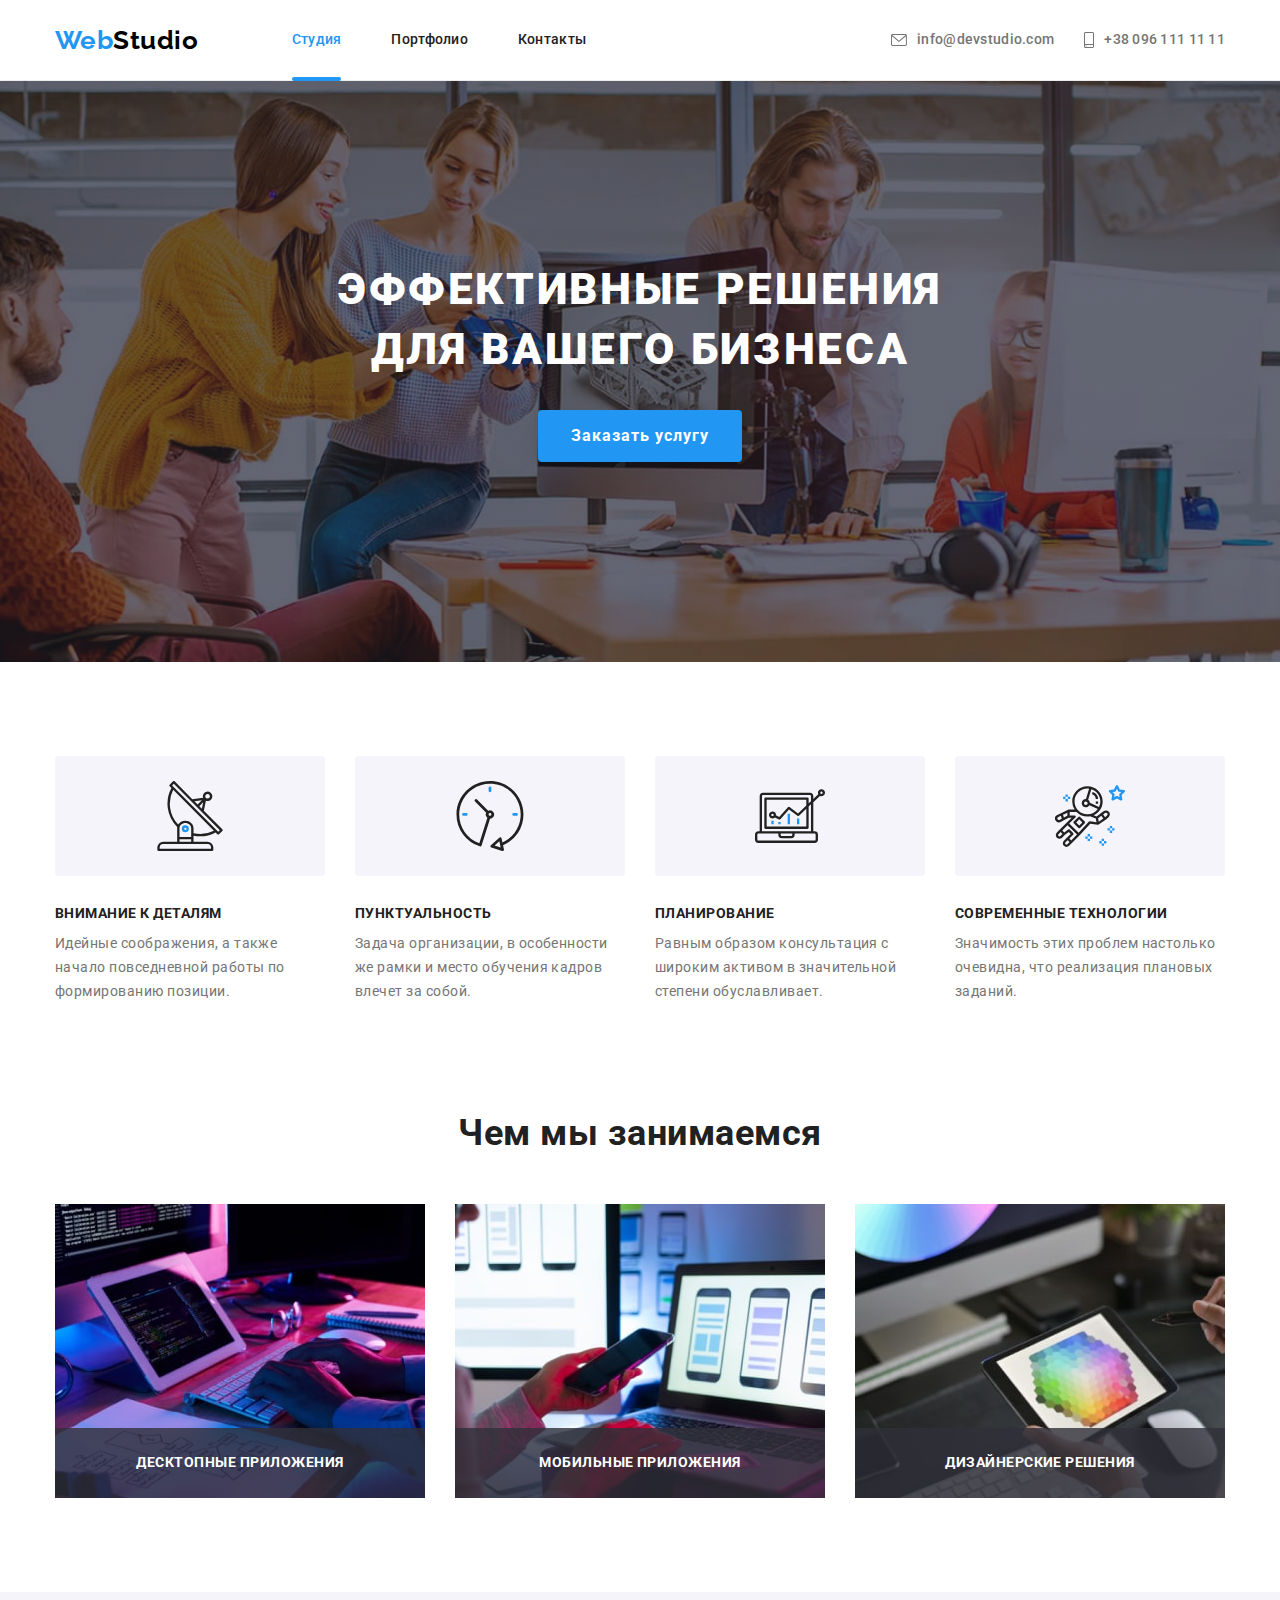
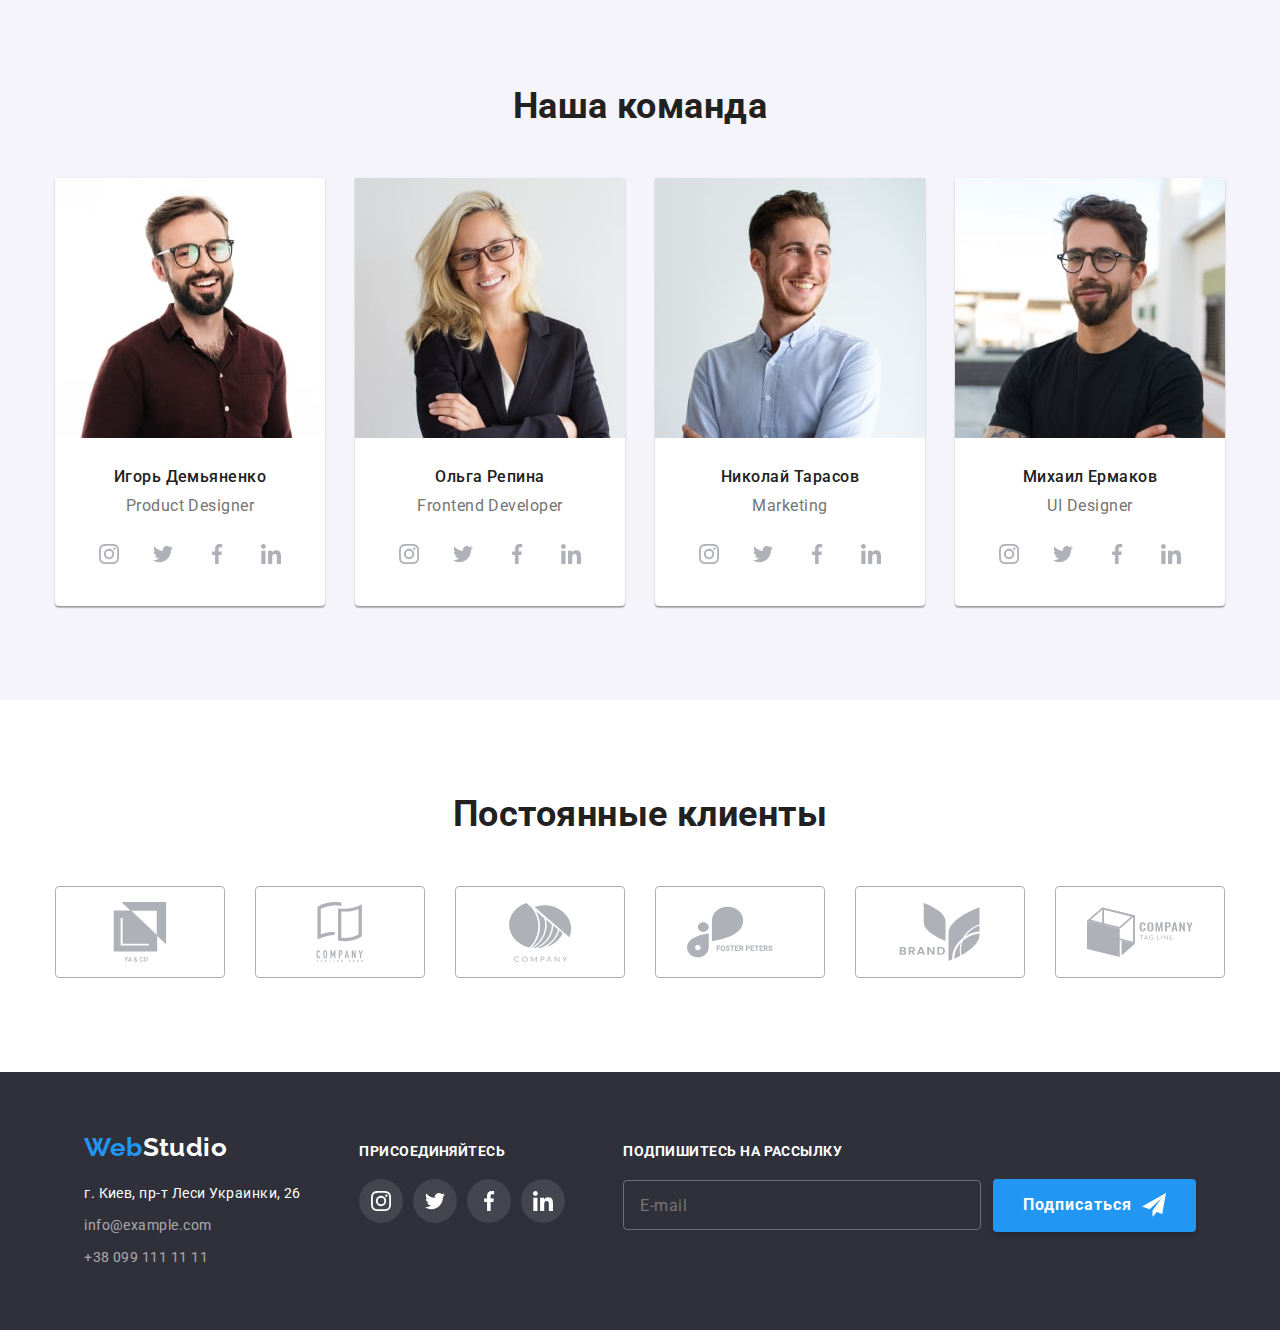
==== commit 6255bf7d: "+" ====
--- a/index.html
+++ b/index.html
@@ -16,8 +16,6 @@
 
   <body>
     <!-- HEADER -->
-
-    <!-- HEADER -->
     <header class="header">
       <div class="header__container container">
         <a href="./index.html" class="header__logo logo"
@@ -26,8 +24,14 @@
 
         <button type="button" class="menu-btn" data-menu-button>
           <svg class="menu-btn__svg" width="40" height="40">
-            <use class="menu-btn__icon--burger" href="./img/icon/sprite.svg#icon-burger"></use>
-            <use class="menu-btn__icon--cross" href="./img/icon/sprite.svg#icon-cross"></use>
+            <use
+              class="menu-btn__icon--burger"
+              href="./img/icon/sprite.svg#icon-burger"
+            ></use>
+            <use
+              class="menu-btn__icon--cross"
+              href="./img/icon/sprite.svg#icon-cross"
+            ></use>
           </svg>
         </button>
 
@@ -35,19 +39,28 @@
           <nav class="site-nav">
             <ul class="site-nav__list">
               <li class="site-nav__item">
-                <a href="./index.html" class="site-nav__link site-nav__link--current">Студия</a>
+                <a
+                  href="./index.html"
+                  class="site-nav__link site-nav__link--current"
+                  >Студия</a
+                >
               </li>
               <li class="site-nav__item">
                 <a href="./portfolio.html" class="site-nav__link">Портфолио</a>
               </li>
-              <li class="site-nav__item"><a href="" class="site-nav__link">Контакты</a></li>
+              <li class="site-nav__item">
+                <a href="" class="site-nav__link">Контакты</a>
+              </li>
             </ul>
           </nav>
 
           <div>
             <ul class="auth-site">
               <li class="auth-site__item">
-                <a href="tel:+380961111111" class="auth-site__link auth-site__link--tel">
+                <a
+                  href="tel:+380961111111"
+                  class="auth-site__link auth-site__link--tel"
+                >
                   <svg class="auth-site__svg" width="10" height="16">
                     <use href="./img/icon/sprite.svg#icon-tel"></use>
                   </svg>
@@ -66,16 +79,24 @@
 
             <ul class="soc-auth">
               <li class="soc-auth__item">
-                <a href="https://www.instagram.com/" class="soc-auth__link">Instagram</a>
+                <a href="https://www.instagram.com/" class="soc-auth__link"
+                  >Instagram</a
+                >
               </li>
               <li class="soc-auth__item">
-                <a href="https://twitter.com/home" class="soc-auth__link">Twitter</a>
+                <a href="https://twitter.com/home" class="soc-auth__link"
+                  >Twitter</a
+                >
               </li>
               <li class="soc-auth__item">
-                <a href="https://www.facebook.com/" class="soc-auth__link">Facebook</a>
+                <a href="https://www.facebook.com/" class="soc-auth__link"
+                  >Facebook</a
+                >
               </li>
               <li class="soc-auth__item">
-                <a href="https://www.linkedin.com/" class="soc-auth__link">LinkedIn</a>
+                <a href="https://www.linkedin.com/" class="soc-auth__link"
+                  >LinkedIn</a
+                >
               </li>
             </ul>
           </div>
@@ -94,7 +115,9 @@
             для вашего бизнеса
           </h1>
 
-          <button type="button" class="hero__btn" data-modal-open>Заказать услугу</button>
+          <button type="button" class="hero__btn" data-modal-open>
+            Заказать услугу
+          </button>
         </div>
       </section>
 
@@ -113,7 +136,8 @@
 
               <h3 class="specifics__title">Внимание к деталям</h3>
               <p class="specifics__text">
-                Идейные соображения, а также начало повседневной работы по формированию позиции.
+                Идейные соображения, а также начало повседневной работы по
+                формированию позиции.
               </p>
             </li>
             <li class="specifics__item">
@@ -125,7 +149,8 @@
 
               <h3 class="specifics__title">Пунктуальность</h3>
               <p class="specifics__text">
-                Задача организации, в особенности же рамки и место обучения кадров влечет за собой.
+                Задача организации, в особенности же рамки и место обучения
+                кадров влечет за собой.
               </p>
             </li>
             <li class="specifics__item">
@@ -137,7 +162,8 @@
 
               <h3 class="specifics__title">Планирование</h3>
               <p class="specifics__text">
-                Равным образом консультация с широким активом в значительной степени обуславливает.
+                Равным образом консультация с широким активом в значительной
+                степени обуславливает.
               </p>
             </li>
             <li class="specifics__item">
@@ -149,7 +175,8 @@
 
               <h3 class="specifics__title">Современные технологии</h3>
               <p class="specifics__text">
-                Значимость этих проблем настолько очевидна, что реализация плановых заданий.
+                Значимость этих проблем настолько очевидна, что реализация
+                плановых заданий.
               </p>
             </li>
           </ul>
@@ -172,7 +199,11 @@
                     "
                     media="(min-width: 1200px)"
                   />
-                  <img src="./img/interes.jpg" class="hidden-box__img" alt="интересы" />
+                  <img
+                    src="./img/interes.jpg"
+                    class="hidden-box__img"
+                    alt="интересы"
+                  />
                 </picture>
 
                 <div class="hidden-box__content">
@@ -190,7 +221,11 @@
                     "
                     media="(min-width: 1200px)"
                   />
-                  <img src="./img/interes2.jpg" class="hidden-box__img" alt="интересы" />
+                  <img
+                    src="./img/interes2.jpg"
+                    class="hidden-box__img"
+                    alt="интересы"
+                  />
                 </picture>
 
                 <div class="hidden-box__content">
@@ -208,7 +243,11 @@
                     "
                     media="(min-width: 1200px)"
                   />
-                  <img src="./img/interes3.jpg" class="hidden-box__img" alt="интересы" />
+                  <img
+                    src="./img/interes3.jpg"
+                    class="hidden-box__img"
+                    alt="интересы"
+                  />
                 </picture>
 
                 <div class="hidden-box__content">
@@ -549,10 +588,14 @@
                   </a>
                 </li>
                 <li class="footer__item">
-                  <a href="mailto:info@example.com" class="footer__link">info@example.com </a>
+                  <a href="mailto:info@example.com" class="footer__link"
+                    >info@example.com
+                  </a>
                 </li>
                 <li class="footer__item">
-                  <a href="tel:+380991111111" class="footer__link">+38 099 111 11 11 </a>
+                  <a href="tel:+380991111111" class="footer__link"
+                    >+38 099 111 11 11
+                  </a>
                 </li>
               </ul>
             </address>
@@ -626,11 +669,18 @@
               <use href="./img/icon/sprite.svg#icon-close"></use>
             </svg>
           </button>
-          <p class="modal-form__text">Оставьте свои данные, мы вам перезвоним</p>
+          <p class="modal-form__text">
+            Оставьте свои данные, мы вам перезвоним
+          </p>
 
           <div class="modal-form__field">
             <label class="modal-form__label" for="name">Имя</label>
-            <input class="modal-form__input" type="text" name="name" id="name" />
+            <input
+              class="modal-form__input"
+              type="text"
+              name="name"
+              id="name"
+            />
             <svg class="modal-form__icon">
               <use href="./img/icon/sprite.svg#icon-name-modal"></use>
             </svg>
@@ -646,7 +696,12 @@
 
           <div class="modal-form__field">
             <label class="modal-form__label" for="mail">Почта</label>
-            <input class="modal-form__input" type="text" name="name" id="mail" />
+            <input
+              class="modal-form__input"
+              type="text"
+              name="name"
+              id="mail"
+            />
             <svg class="modal-form__icon">
               <use href="./img/icon/sprite.svg#icon-mail-modal"></use>
             </svg>
@@ -664,7 +719,12 @@
           </div>
 
           <div class="form-checkbox">
-            <input class="form-checkbox__input" type="checkbox" name="policy" id="policy" />
+            <input
+              class="form-checkbox__input"
+              type="checkbox"
+              name="policy"
+              id="policy"
+            />
             <label class="form-checkbox__label" for="policy"
               >Соглашаюсь с рассылкой и принимаю
             </label>
--- a/css/main.min.css
+++ b/css/main.min.css
@@ -1,2 +1,2 @@
-/*! modern-normalize v0.6.0 | MIT License | https://github.com/sindresorhus/modern-normalize */*,*::before,*::after{box-sizing:border-box}:root{-moz-tab-size:4;tab-size:4}html{line-height:1.15;-webkit-text-size-adjust:100%}body{margin:0}body{font-family:system-ui,-apple-system,"Segoe UI",Roboto,Helvetica,Arial,sans-serif,"Apple Color Emoji","Segoe UI Emoji"}hr{height:0}abbr[title]{text-decoration:underline dotted}b,strong{font-weight:bolder}code,kbd,samp,pre{font-family:SFMono-Regular, Consolas, "Liberation Mono", Menlo, monospace;font-size:1em}small{font-size:80%}sub,sup{font-size:75%;line-height:0;position:relative;vertical-align:baseline}sub{bottom:-0.25em}sup{top:-0.5em}button,input,optgroup,select,textarea{font-family:inherit;font-size:100%;line-height:1.15;margin:0}button,select{text-transform:none}button,[type="button"],[type="reset"],[type="submit"]{-webkit-appearance:button}button::-moz-focus-inner,[type="button"]::-moz-focus-inner,[type="reset"]::-moz-focus-inner,[type="submit"]::-moz-focus-inner{border-style:none;padding:0}button:-moz-focusring,[type="button"]:-moz-focusring,[type="reset"]:-moz-focusring,[type="submit"]:-moz-focusring{outline:1px dotted ButtonText}fieldset{padding:0.35em 0.75em 0.625em}legend{padding:0}progress{vertical-align:baseline}[type="number"]::-webkit-inner-spin-button,[type="number"]::-webkit-outer-spin-button{height:auto}[type="search"]{-webkit-appearance:textfield;outline-offset:-2px}[type="search"]::-webkit-search-decoration{-webkit-appearance:none}::-webkit-file-upload-button{-webkit-appearance:button;font:inherit}summary{display:list-item}*,*::before,*::after{box-sizing:border-box}a{text-decoration:none}h1,h2,h3,h4,h5,h6,p,ul{margin:0;padding:0;list-style:none}img{display:block;max-width:100%;height:auto}body{font-family:'Raleway', sans-serif;font-family:'Roboto', sans-serif;letter-spacing:0.03em;padding-top:77px;background-color:#fff;color:#757575}body.modal-open,body.menu-open{overflow:hidden}.container-wrap{max-width:100%;overflow:hidden}.container{padding-left:15px;padding-right:15px;margin-left:auto;margin-right:auto}@media screen and (min-width: 480px){.container{width:480px}}@media screen and (min-width: 768px){.container{width:768px}}@media screen and (min-width: 1200px){.container{width:1200px}}.visually-hidden{position:absolute;white-space:nowrap;width:1px;height:1px;overflow:hidden;border:0;padding:0;clip:rect(0 0 0 0);clip-path:inset(50%);margin:-1px}.logo{font-family:'Raleway';font-weight:700;font-size:26px;line-height:1.19;color:#2196f3}.header{position:fixed;width:100%;top:0;left:0;z-index:9;background-color:#fff;border-bottom:1px solid #ececec}.header__container{display:flex;align-items:center;padding:0 15px;justify-content:space-between}@media screen and (max-width: 767px){.header__container{padding-top:16px;padding-bottom:16px}}@media screen and (max-width: 767px){.header__container{padding-top:26px;padding-bottom:26px}}@media screen and (max-width: 767px){.header__container{padding-top:24px;padding-bottom:25px}}.header__logo--accent{color:#000}.menu-btn{border:none;padding:0;margin-left:auto;color:#757575;background-color:transparent}@media screen and (min-width: 768px){.menu-btn{display:none}}.menu-btn.is-open{z-index:3}.menu-btn__icon--cross{display:none}.menu-btn.is-open .menu-btn__icon--cross{display:block}.menu-btn.is-open .menu-btn__icon--burger{display:none}.menu-btn__svg{fill:currentColor}.menu-btn__svg:hover,.menu-btn__svg:focus{color:#2196f3}@media screen and (min-width: 768px){.menu-container{display:flex;align-items:center}}@media screen and (max-width: 767px){.menu-container{display:none}}@media screen and (max-width: 767px){.menu-container.is-open{position:fixed;top:0;left:0;height:100%;width:100%;padding:48px 40px;z-index:2;display:block;display:flex;flex-direction:column;justify-content:space-between;background-color:#fff}}@media screen and (min-width: 768px){.site-nav{display:flex;align-items:center}}.site-nav__list{display:flex}@media screen and (min-width: 768px){.site-nav__list{margin-right:84px}}@media screen and (max-width: 767px){.site-nav__list{flex-direction:column}}@media screen and (min-width: 1200px){.site-nav__list{margin-right:305px}}@media screen and (max-width: 767px){.site-nav__item:not(:last-child){margin-bottom:30px}}@media screen and (min-width: 768px){.site-nav__item:not(:last-child){margin-right:50px}}@media screen and (min-width: 768px){.site-nav__link{display:block;font-weight:500;font-size:14px;line-height:1.14;letter-spacing:0.02em;transition:color 250ms cubic-bezier(0.4, 0, 0.2, 1);color:#212121;padding-top:32px;padding-bottom:32px}}@media screen and (max-width: 767px){.site-nav__link{font-weight:500;font-size:40px;line-height:1.17;letter-spacing:0.02em;color:#212121}}.site-nav__link:hover,.site-nav__link:focus{color:#2196f3}@media screen and (min-width: 768px){.site-nav__link--current{color:#2196f3;position:relative}}@media screen and (min-width: 768px){.site-nav__link--current::after{position:absolute;content:'';bottom:0;left:0;width:100%;height:4px;border-radius:2px;bottom:-1px;background-color:#2196f3}}@media screen and (max-width: 767px){.auth-site{margin-bottom:64px}}@media screen and (min-width: 768px){.auth-site{display:flex;flex-direction:column-reverse}}@media screen and (min-width: 1199px){.auth-site{flex-direction:row-reverse}}@media screen and (min-width: 768px){.auth-site__item:not(:last-child){margin-top:10px}}@media screen and (max-width: 767px){.auth-site__item:not(:last-child){margin-bottom:32px}}@media screen and (min-width: 1199px){.auth-site__item:not(:last-child){margin-top:0;margin-left:30px}}@media screen and (max-width: 767px){.auth-site__link{font-weight:500;font-size:24px;line-height:1.16;letter-spacing:0.02em;color:#757575}}@media screen and (min-width: 768px){.auth-site__link{font-weight:500;font-size:12px;line-height:1.16;letter-spacing:0.02em;color:#757575}}@media screen and (max-width: 767px){.auth-site__link--tel{font-weight:500;font-size:34px;line-height:1.17;letter-spacing:0.02em;color:#2196f3}}@media screen and (min-width: 1199px){.auth-site__link{display:block;font-weight:500;font-size:14px;line-height:1.14;letter-spacing:0.02em;transition:color 250ms cubic-bezier(0.4, 0, 0.2, 1);color:#212121;color:#757575;display:flex;align-items:center}}.auth-site__link:hover,.auth-site__link:focus{color:#2196f3}.auth-site__svg{fill:currentColor;margin-right:10px}@media screen and (max-width: 767px){.auth-site__svg{display:none}}.soc-auth{display:flex}@media screen and (min-width: 768px){.soc-auth{display:none}}.soc-auth__item{padding:0 10px}.soc-auth__item:not(:last-child){border-right:1px solid rgba(33,33,33,0.2)}.soc-auth__link{font-weight:500;font-size:18px;line-height:1.22;letter-spacing:0.02em;color:#2196f3}.hero{height:auto;max-width:479px;padding-top:118px;padding-bottom:118px;text-align:center;margin:0 auto;background-color:#2f303a;background-repeat:no-repeat;background-position:center;background-size:cover;background-image:linear-gradient(to right, rgba(47,48,58,0.4), rgba(47,48,58,0.4)),url(../../img/adaptive/mob-hero-1x-min.jpg)}@media screen and (min-device-pixel-ratio: 2), (min-resolution: 192dpi), (min-resolution: 2dppx){.hero{background-image:linear-gradient(to right, rgba(47,48,58,0.4), rgba(47,48,58,0.4)),url(../../img/adaptive/mob-hero-2x-min.jpg)}}@media screen and (min-width: 480px){.hero{max-width:480px}}@media screen and (min-width: 768px){.hero{max-width:768px;background-image:linear-gradient(to right, rgba(47,48,58,0.4), rgba(47,48,58,0.4)),url(../../img/adaptive/tab-hero-1x-min.jpg)}}@media screen and (min-width: 768px) and (min-device-pixel-ratio: 2), screen and (min-width: 768px) and (min-resolution: 192dpi), screen and (min-width: 768px) and (min-resolution: 2dppx){.hero{background-image:linear-gradient(to right, rgba(47,48,58,0.4), rgba(47,48,58,0.4)),url(../../img/adaptive/tab-hero-2x-min.jpg)}}@media screen and (min-width: 1200px){.hero{min-height:600px;max-width:1600px;padding-top:200px;padding-bottom:200px;margin-left:auto;margin-right:auto;background-image:linear-gradient(to right, rgba(47,48,58,0.4), rgba(47,48,58,0.4)),url(../../img/adaptive/desk-hero-1x-min.jpg)}}@media screen and (min-width: 1200px) and (min-device-pixel-ratio: 2), screen and (min-width: 1200px) and (min-resolution: 192dpi), screen and (min-width: 1200px) and (min-resolution: 2dppx){.hero{background-image:linear-gradient(to right, rgba(47,48,58,0.4), rgba(47,48,58,0.4)),url(../../img/adaptive/desk-hero-2x-min.jpg)}}.hero__title{margin-bottom:30px;font-weight:900;font-size:26px;line-height:1.62;letter-spacing:0.06em;text-transform:uppercase;color:#fff}@media screen and (min-width: 1200px){.hero__title{font-size:44px;line-height:1.36}}.hero__btn{font-weight:700;font-size:16px;line-height:1.88;letter-spacing:0.06em;box-shadow:0px 4px 4px rgba(0,0,0,0.15);box-shadow:0px 4px 4px rgba(0,0,0,0.15);border-radius:4px;border:1px solid transparent;padding:10px 32px;min-width:200px;cursor:pointer;color:#fff;background-color:#2196f3}.specifics{padding-top:60px;padding-bottom:60px}@media screen and (min-width: 1200px){.specifics{padding-top:94px;padding-bottom:94px}}.specifics__list{margin:-15px}@media screen and (min-width: 768px){.specifics__list{display:flex;flex-wrap:wrap}}@media screen and (min-width: 1200px){.specifics__list{flex-wrap:nowrap}}.specifics__item{margin:15px}.specifics__item:not(:last-child){margin-bottom:30px}@media screen and (min-width: 768px){.specifics__item{width:calc((100% - 30px - 30px) / 2)}}@media screen and (min-width: 1200px){.specifics__item{width:calc(100% - 30px - 30px - 30px - 30px / 4)}}.specifics__title{margin-bottom:10px;font-weight:700;font-size:14px;line-height:1.14;text-transform:uppercase;text-align:center;color:#212121}@media screen and (min-width: 768px){.specifics__title{text-align:left}}.specifics__text{font-weight:400;font-size:14px;line-height:1.71}.specifics__svg{display:block;height:120px;border-radius:4px;margin-bottom:30px;display:flex;justify-content:center;align-items:center;background-color:#f5f4fa}.interests{padding-bottom:94px;display:none}@media screen and (min-width: 1200px){.interests{display:block}}.interests__title{margin-bottom:50px;font-weight:700;font-size:36px;line-height:1.16;text-align:center;color:#212121}.interests__list{display:flex;justify-content:center}.interests__item:not(:last-child){margin-right:30px}.hidden-box{position:relative}.hidden-box__img{display:block}.hidden-box__content{position:absolute;width:100%;height:70px;bottom:0;left:0;display:flex;align-items:center;justify-content:center;background-color:rgba(47,48,58,0.8)}.hidden-box__text{font-weight:700;font-size:14px;line-height:1.14;text-transform:uppercase;color:#fff}.team{padding-top:60px;padding-bottom:60px;background-color:#f5f4fa}@media screen and (min-width: 1200px){.team{padding-top:94px;padding-bottom:94px}}.team__title{margin-bottom:50px;font-weight:700;font-size:36px;line-height:1.16;text-align:center;color:#212121}.team__list{display:flex;flex-wrap:wrap;margin:-15px}@media screen and (min-width: 1200px){.team__list{flex-wrap:nowrap}}.team__item{box-shadow:0px 1px 3px rgba(0,0,0,0.12),0px 1px 1px rgba(0,0,0,0.14),0px 2px 1px rgba(0,0,0,0.2);border-radius:0px 0px 4px 4px;background-color:#fff;margin:15px}@media screen and (min-width: 768px){.team__item{width:calc((100% - 30px - 30px) / 2)}}.team__img{width:100%}.soclist{display:flex;justify-content:center;padding-bottom:30px}.soclist__item:not(:last-child){margin-right:10px}.soclist__link{width:44px;height:44px;display:flex;justify-content:center;align-items:center;border-radius:50%;transition:color 250ms cubic-bezier(0.4, 0, 0.2, 1),background-color 250ms cubic-bezier(0.4, 0, 0.2, 1);color:#afb1b8}.soclist__link:hover,.soclist__link:focus{color:#fff;background-color:#2196f3}.soclist__svg{fill:currentColor}.team-content{padding-top:30px;padding-bottom:16px;text-align:center}.team-content__name{font-weight:500;font-size:16px;line-height:1.18;color:#212121;margin-bottom:10px}.team-content__position{font-weight:500;font-size:16px;line-height:1.18;color:#212121;font-weight:400;color:#757575}.clients{padding-top:60px;padding-bottom:60px}@media screen and (min-width: 1200px){.clients{padding-top:94px;padding-bottom:94px}}.clients__title{margin-bottom:50px;font-weight:700;font-size:36px;line-height:1.16;text-align:center;color:#212121}.clients__list{display:flex;flex-wrap:wrap;margin:-15px}@media screen and (max-width: 479px){.clients__list{justify-content:center}}@media screen and (min-width: 1200px){.clients__list{flex-wrap:nowrap}}.clients__item{margin:15px}@media screen and (min-width: 768px){.clients__item{width:calc((100% - 60px - 30px) / 3)}}.clients__link{display:flex;justify-content:center;align-items:center;height:100%;border:1px solid #afb1b8;border-radius:4px;width:210px;height:92px;transition:color 250ms cubic-bezier(0.4, 0, 0.2, 1),background-color 250ms cubic-bezier(0.4, 0, 0.2, 1);color:#afb1b8}.clients__link:hover,.clients__link:focus{color:#2196f3;border-color:#2196f3}@media screen and (min-width: 768px){.clients__link{width:226px}}@media screen and (min-width: 1200px){.clients__link{width:170px}}.clients__svg{fill:currentColor}.footer{padding-top:60px;padding-bottom:60px;text-align:center;background-color:#2f303a}@media screen and (min-width: 1200px){.footer{text-align:start}}@media screen and (min-width: 768px){.footer__tablet{display:flex;flex-wrap:wrap;align-items:baseline;justify-content:space-around}}.footer__box{margin-bottom:60px}@media screen and (min-width: 1200px){.footer__box{margin-bottom:0}}.footer__logo{display:block;margin-bottom:20px}.footer__logo--accent{color:#fff}.footer__item:not(:last-child){margin-bottom:8px}.footer__link{font-style:normal;font-weight:400;font-size:14px;line-height:1.71;transition:color 250ms cubic-bezier(0.4, 0, 0.2, 1);color:rgba(255,255,255,0.6)}.footer__link--street{color:#fff}.footer__link:hover,.footer__link:focus{color:#2196f3}.footer-soclist{margin-bottom:60px}.footer-soclist__text{margin-bottom:20px;font-weight:700;font-size:14px;line-height:1.14;text-transform:uppercase;color:#fff}.footer-soclist__list{display:flex;justify-content:center}.footer-soclist__item:not(:last-child){margin-right:10px}.footer-soclist__link{display:flex;justify-content:center;align-items:center;width:44px;height:44px;border-radius:50%;transition:background-color 250ms cubic-bezier(0.4, 0, 0.2, 1);background-color:rgba(255,255,255,0.1)}.footer-soclist__link:hover,.footer-soclist__link:focus{background-color:#2196f3}.footer-subscribe__text{margin-bottom:20px;font-weight:700;font-size:14px;line-height:1.14;text-transform:uppercase;color:#fff}.footer-subscribe__form{display:inline-block}@media screen and (min-width: 1200px){.footer-subscribe__form{display:flex;align-items:center}}.footer-subscribe__input{display:block;margin-bottom:20px;padding:15px 16px;outline:none;height:50px;width:450px;border-radius:4px;border:1px solid rgba(255,255,255,0.3);font-weight:400;font-size:16px;line-height:1.25;letter-spacing:inherit;transition:border-color 250ms cubic-bezier(0.4, 0, 0.2, 1);background-color:transparent;color:#ffffff}.footer-subscribe__input:focus{border-color:#2196f3}@media screen and (max-width: 479px){.footer-subscribe__input{width:100%}}@media screen and (min-width: 1200px){.footer-subscribe__input{width:358px;margin-bottom:0}}.footer-subscribe__btn{border:1px solid transparent;box-shadow:0px 4px 4px rgba(0,0,0,0.15);border-radius:4px;padding:10px 29px;min-width:200px;font-weight:700;font-size:16px;line-height:1.88;letter-spacing:0.06em;cursor:pointer;display:flex;justify-content:center;align-items:center;margin-left:auto;margin-right:auto;color:#fff;background-color:#2196f3}@media screen and (min-width: 1200px){.footer-subscribe__btn{margin:0 0 0 12px}}.footer-subscribe__icon{margin-left:10px}.gallery{padding-top:60px;padding-bottom:60px}@media screen and (min-width: 1200px){.gallery{padding-top:94px;padding-bottom:94px}}.gallery-filters{margin-bottom:30px;display:flex;flex-wrap:wrap;margin-top:-15px}@media screen and (min-width: 768px){.gallery-filters{display:flex;justify-content:center}}@media screen and (min-width: 1200px){.gallery-filters{margin-bottom:50px}}.gallery-filters__item{margin-top:15px}.gallery-filters__item:not(:last-child){margin-right:8px}.gallery-filters__btn{padding:6px 22px;cursor:pointer;border-radius:4px;border:1px solid transparent;font-weight:500;font-size:16px;line-height:1.62;transition:color 250ms cubic-bezier(0.4, 0, 0.2, 1),background-color 250ms cubic-bezier(0.4, 0, 0.2, 1),box-shadow 250ms cubic-bezier(0.4, 0, 0.2, 1);color:#212121;background-color:#f5f4fa}.gallery-filters__btn:hover,.gallery-filters__btn:focus{color:#fff;background-color:#2196f3;box-shadow:0px 3px 1px rgba(0,0,0,0.1),0px 1px 2px rgba(0,0,0,0.08),0px 2px 2px rgba(0,0,0,0.12)}.gallery-projects{flex-wrap:wrap}@media screen and (min-width: 768px){.gallery-projects{display:flex;flex-wrap:wrap;margin:-15px}}@media screen and (min-width: 1200px){.gallery-projects{margin:-15px}}.gallery-projects__item{border:1px solid #eee}@media screen and (max-width: 767px){.gallery-projects__item:not(:last-child){margin-bottom:30px}}@media screen and (min-width: 768px){.gallery-projects__item{width:calc((100% - 30px - 30px) / 2);margin:15px}}@media screen and (min-width: 1200px){.gallery-projects__item{width:calc((100% - 60px - 30px) / 3);margin:15px}}.gallery-projects__link{display:block;transition:box-shadow 250ms cubic-bezier(0.4, 0, 0.2, 1)}.gallery-projects__link:hover,.gallery-projects__link:focus{box-shadow:0px 1px 1px rgba(0,0,0,0.12),0px 4px 4px rgba(0,0,0,0.06),1px 4px 6px rgba(0,0,0,0.16)}.gallery-content{padding:20px 24px}.gallery-content__name{font-weight:700;font-size:18px;line-height:2;letter-spacing:0.06em;color:#212121}.gallery-content__style{font-weight:400;font-size:16px;line-height:1.88;color:#757575}.gallery-hidden{position:relative;display:block;overflow:hidden}.gallery-hidden__img{width:100%;display:block}.gallery-hidden__text{position:absolute;top:0;left:0;height:100%;width:100%;padding:63px 24px;font-weight:400;font-size:18px;line-height:1.56;transform:translateY(100%);transition:transform 250ms cubic-bezier(0.4, 0, 0.2, 1);color:#fff;background-color:rgba(33,150,243,0.9)}.gallery-projects__link:hover .gallery-hidden__text,.gallery-projects__link:focus .gallery-hidden__text{transform:translateY(0)}.backdrop{position:fixed;top:0;left:0;width:100%;height:100%;z-index:9;overflow-y:scroll;transition:opacity 250ms cubic-bezier(0.4, 0, 0.2, 1);background-color:rgba(0,0,0,0.2)}.backdrop__is-hidden{visibility:hidden;opacity:0;pointer-events:none}.backdrop__is-hidden .backdrop-modal{transform:translate(-50%, -50%) scale(0.1)}.backdrop-modal{position:absolute;top:50%;left:50%;z-index:18;opacity:1;transform:translate(-50%, -50%) scale(1);transition:transform 250ms cubic-bezier(0.4, 0, 0.2, 1),opacity 250ms cubic-bezier(0.4, 0, 0.2, 1),box-shadow 250ms cubic-bezier(0.4, 0, 0.2, 1);width:450px;min-height:609px;box-shadow:0px 1px 3px rgba(0,0,0,0.12),0px 1px 1px rgba(0,0,0,0.14),0px 2px 1px rgba(0,0,0,0.2);border-radius:4px;background-color:#fff}@media screen and (min-width: 1200px){.backdrop-modal{width:528px;height:581px}}.modal-form{display:block;padding:40px}.modal-form__btn{position:absolute;top:8px;right:8px;width:30px;height:30px;cursor:pointer;border-radius:50%;border:1px solid rgba(0,0,0,0.1);display:flex;align-items:center;justify-content:center;transition:color 250ms cubic-bezier(0.4, 0, 0.2, 1);background-color:#fff;color:#000}.modal-form__btn:hover,.modal-form__btn:focus{color:#2196f3}.modal-form__icon{fill:currentColor}.modal-form__text{text-align:center;font-weight:700;font-size:20px;line-height:1.5;margin-bottom:12px;color:#212121}@media screen and (min-width: 1200px){.modal-form__text{text-align:start;line-height:1.15}}.modal-form__field{position:relative;display:flex;flex-direction:column}.modal-form__field:not(:last-child){margin-bottom:10px}.modal-form__field:hover{color:#2196f3}.modal-form__input{outline:none;height:40px;border:1px solid rgba(33,33,33,0.2);border-radius:4px;transition:border-color 250ms cubic-bezier(0.4, 0, 0.2, 1);padding:0 42px}.modal-form__field:hover .modal-form__input{border-color:#2196f3}.modal-form__input:focus{border-color:#2196f3}.modal-form__label{font-size:12px;line-height:1.16;letter-spacing:0.01em}.modal-form__label:not(:last-child){margin-bottom:4px}.modal-form__icon{position:absolute;left:0;top:50%;display:inline-block;width:18px;height:18px;margin-left:15px;transition:color 250ms cubic-bezier(0.4, 0, 0.2, 1);fill:#212121}.modal-form__field:hover .modal-form__icon{fill:#2196f3}.modal-form__comment{font-size:12px;line-height:1.16;letter-spacing:0.01em;resize:none;height:120px;padding-left:16px;padding-top:12px;border:1px solid rgba(33,33,33,0.2);border-radius:4px;outline:none;transition:border-color 250ms cubic-bezier(0.4, 0, 0.2, 1);color:#212121}.modal-form__comment:hover,.modal-form__comment:focus{border-color:#2196f3}.form-checkbox{margin-bottom:30px}.form-checkbox__input{position:absolute;white-space:nowrap;width:1px;height:1px;overflow:hidden;border:0;padding:0;clip:rect(0 0 0 0);clip-path:inset(50%);margin:-1px}.form-checkbox__label{margin-left:8px;font-weight:400;font-size:12px;line-height:1.16;letter-spacing:0.01em}@media screen and (min-width: 1200px){.form-checkbox__label{font-size:14px;line-height:1.71}}.form-checkbox__label::before{content:'';display:inline-flex;width:16px;height:15px;border-radius:4px;border:2px solid #212121;margin-right:7px;transition:border-color 250ms cubic-bezier(0.4, 0, 0.2, 1)}.form-checkbox__input:checked+.form-checkbox__label::before{background-color:#2196f3;background-image:url(../img/icon/check.svg);background-repeat:no-repeat;background-position:center;background-size:contain;background-origin:border-box;border-color:#2196f3}.form-checkbox__link{font-weight:400;font-size:12px;line-height:1.16;text-decoration:underline;color:#2196f3}@media screen and (min-width: 1200px){.form-checkbox__link{font-size:14px;line-height:1.71}}.form-btn{display:block;margin:0 auto;padding:10px 55px;box-shadow:0px 4px 4px rgba(0,0,0,0.15);border-radius:4px;border:1px solid transparent;min-width:200px;height:50px;font-weight:700;font-size:16px;line-height:1.88;letter-spacing:0.06em;cursor:pointer;color:#fff;background-color:#2196f3}
+/*! modern-normalize v0.6.0 | MIT License | https://github.com/sindresorhus/modern-normalize */*,*::before,*::after{box-sizing:border-box}:root{-moz-tab-size:4;tab-size:4}html{line-height:1.15;-webkit-text-size-adjust:100%}body{margin:0}body{font-family:system-ui,-apple-system,"Segoe UI",Roboto,Helvetica,Arial,sans-serif,"Apple Color Emoji","Segoe UI Emoji"}hr{height:0}abbr[title]{text-decoration:underline dotted}b,strong{font-weight:bolder}code,kbd,samp,pre{font-family:SFMono-Regular, Consolas, "Liberation Mono", Menlo, monospace;font-size:1em}small{font-size:80%}sub,sup{font-size:75%;line-height:0;position:relative;vertical-align:baseline}sub{bottom:-0.25em}sup{top:-0.5em}button,input,optgroup,select,textarea{font-family:inherit;font-size:100%;line-height:1.15;margin:0}button,select{text-transform:none}button,[type="button"],[type="reset"],[type="submit"]{-webkit-appearance:button}button::-moz-focus-inner,[type="button"]::-moz-focus-inner,[type="reset"]::-moz-focus-inner,[type="submit"]::-moz-focus-inner{border-style:none;padding:0}button:-moz-focusring,[type="button"]:-moz-focusring,[type="reset"]:-moz-focusring,[type="submit"]:-moz-focusring{outline:1px dotted ButtonText}fieldset{padding:0.35em 0.75em 0.625em}legend{padding:0}progress{vertical-align:baseline}[type="number"]::-webkit-inner-spin-button,[type="number"]::-webkit-outer-spin-button{height:auto}[type="search"]{-webkit-appearance:textfield;outline-offset:-2px}[type="search"]::-webkit-search-decoration{-webkit-appearance:none}::-webkit-file-upload-button{-webkit-appearance:button;font:inherit}summary{display:list-item}*,*::before,*::after{box-sizing:border-box}a{text-decoration:none}h1,h2,h3,h4,h5,h6,p,ul{margin:0;padding:0;list-style:none}img{display:block;max-width:100%;height:auto}body{font-family:"Raleway", sans-serif;font-family:"Roboto", sans-serif;letter-spacing:0.03em;padding-top:60px;background-color:#fff;color:#757575}body.modal-open,body.menu-open{overflow:hidden}.container-wrap{max-width:100%;overflow:hidden}.container{padding-left:15px;padding-right:15px;margin-left:auto;margin-right:auto}@media screen and (min-width: 480px){.container{width:480px}}@media screen and (min-width: 768px){.container{width:768px}}@media screen and (min-width: 1200px){.container{width:1200px}}.visually-hidden{position:absolute;white-space:nowrap;width:1px;height:1px;overflow:hidden;border:0;padding:0;clip:rect(0 0 0 0);clip-path:inset(50%);margin:-1px}.logo{font-family:"Raleway";font-weight:700;font-size:26px;line-height:1.19;color:#2196f3}.header{position:fixed;width:100%;top:0;left:0;z-index:9;background-color:#fff;border-bottom:1px solid #ececec}.header__container{display:flex;align-items:center;padding:0 15px;justify-content:space-between}@media screen and (max-width: 767px){.header__container{padding-top:8px;padding-bottom:8px}}.header__logo--accent{color:#000}@media screen and (max-width: 767px){.header__logo{font-size:24px;line-height:1.16;letter-spacing:0.03em}}.menu-btn{border:none;padding:0;margin-left:auto;color:#757575;background-color:transparent}@media screen and (min-width: 768px){.menu-btn{display:none}}.menu-btn.is-open{z-index:3}.menu-btn__icon--cross{display:none}.menu-btn.is-open .menu-btn__icon--cross{display:block}.menu-btn.is-open .menu-btn__icon--burger{display:none}.menu-btn__svg{fill:currentColor}.menu-btn__svg:hover,.menu-btn__svg:focus{color:#2196f3}@media screen and (min-width: 768px){.menu-container{display:flex;align-items:center}}@media screen and (max-width: 767px){.menu-container{display:none}}@media screen and (max-width: 767px){.menu-container.is-open{position:fixed;top:0;left:0;height:100%;width:100%;padding:48px 40px;z-index:2;display:block;display:flex;flex-direction:column;justify-content:space-between;background-color:#fff}}@media screen and (min-width: 768px){.site-nav{display:flex;align-items:center}}.site-nav__list{display:flex}@media screen and (min-width: 768px){.site-nav__list{margin-right:84px}}@media screen and (max-width: 767px){.site-nav__list{flex-direction:column}}@media screen and (min-width: 1200px){.site-nav__list{margin-right:305px}}@media screen and (max-width: 767px){.site-nav__item:not(:last-child){margin-bottom:30px}}@media screen and (min-width: 768px){.site-nav__item:not(:last-child){margin-right:50px}}@media screen and (min-width: 768px){.site-nav__link{display:block;font-weight:500;font-size:14px;line-height:1.14;letter-spacing:0.02em;transition:color 250ms cubic-bezier(0.4, 0, 0.2, 1);color:#212121;padding-top:32px;padding-bottom:32px}}@media screen and (max-width: 767px){.site-nav__link{font-weight:500;font-size:40px;line-height:1.17;letter-spacing:0.02em;color:#212121}}.site-nav__link:hover,.site-nav__link:focus{color:#2196f3}@media screen and (min-width: 768px){.site-nav__link--current{color:#2196f3;position:relative}}@media screen and (min-width: 768px){.site-nav__link--current::after{position:absolute;content:"";bottom:0;left:0;width:100%;height:4px;border-radius:2px;bottom:-1px;background-color:#2196f3}}@media screen and (max-width: 767px){.auth-site{margin-bottom:64px}}@media screen and (min-width: 768px){.auth-site{display:flex;flex-direction:column-reverse}}@media screen and (min-width: 1199px){.auth-site{flex-direction:row-reverse}}@media screen and (min-width: 768px){.auth-site__item:not(:last-child){margin-top:10px}}@media screen and (max-width: 767px){.auth-site__item:not(:last-child){margin-bottom:32px}}@media screen and (min-width: 1199px){.auth-site__item:not(:last-child){margin-top:0;margin-left:30px}}@media screen and (max-width: 767px){.auth-site__link{font-weight:500;font-size:24px;line-height:1.16;letter-spacing:0.02em;color:#757575}}@media screen and (min-width: 768px){.auth-site__link{font-weight:500;font-size:12px;line-height:1.16;letter-spacing:0.02em;color:#757575}}@media screen and (max-width: 767px){.auth-site__link--tel{font-weight:500;font-size:34px;line-height:1.17;letter-spacing:0.02em;color:#2196f3}}@media screen and (min-width: 1199px){.auth-site__link{display:block;font-weight:500;font-size:14px;line-height:1.14;letter-spacing:0.02em;transition:color 250ms cubic-bezier(0.4, 0, 0.2, 1);color:#212121;color:#757575;display:flex;align-items:center}}.auth-site__link:hover,.auth-site__link:focus{color:#2196f3}.auth-site__svg{fill:currentColor;margin-right:10px}@media screen and (max-width: 767px){.auth-site__svg{display:none}}.soc-auth{display:flex}@media screen and (min-width: 768px){.soc-auth{display:none}}.soc-auth__item{padding:0 10px}.soc-auth__item:not(:last-child){border-right:1px solid rgba(33,33,33,0.2)}.soc-auth__link{font-weight:500;font-size:18px;line-height:1.22;letter-spacing:0.02em;color:#2196f3}.hero{height:auto;max-width:479px;padding-top:118px;padding-bottom:118px;text-align:center;margin:0 auto;background-color:#2f303a;background-repeat:no-repeat;background-position:center;background-size:cover;background-image:linear-gradient(to right, rgba(47,48,58,0.4), rgba(47,48,58,0.4)),url(../img/adaptive/mob-hero-1x-min.jpg)}@media screen and (min-device-pixel-ratio: 2), (min-resolution: 192dpi), (min-resolution: 2dppx){.hero{background-image:linear-gradient(to right, rgba(47,48,58,0.4), rgba(47,48,58,0.4)),url(../img/adaptive/mob-hero-2x-min.jpg)}}@media screen and (min-width: 480px){.hero{max-width:480px}}@media screen and (min-width: 768px){.hero{max-width:768px;background-image:linear-gradient(to right, rgba(47,48,58,0.4), rgba(47,48,58,0.4)),url(../img/adaptive/tab-hero-1x-min.jpg)}}@media screen and (min-width: 768px) and (min-device-pixel-ratio: 2), screen and (min-width: 768px) and (min-resolution: 192dpi), screen and (min-width: 768px) and (min-resolution: 2dppx){.hero{background-image:linear-gradient(to right, rgba(47,48,58,0.4), rgba(47,48,58,0.4)),url(../img/adaptive/tab-hero-2x-min.jpg)}}@media screen and (min-width: 1200px){.hero{min-height:600px;max-width:1600px;padding-top:200px;padding-bottom:200px;margin-left:auto;margin-right:auto;background-image:linear-gradient(to right, rgba(47,48,58,0.4), rgba(47,48,58,0.4)),url(../img/adaptive/desk-hero-1x-min.jpg)}}@media screen and (min-width: 1200px) and (min-device-pixel-ratio: 2), screen and (min-width: 1200px) and (min-resolution: 192dpi), screen and (min-width: 1200px) and (min-resolution: 2dppx){.hero{background-image:linear-gradient(to right, rgba(47,48,58,0.4), rgba(47,48,58,0.4)),url(../img/adaptive/desk-hero-2x-min.jpg)}}.hero__title{margin-bottom:30px;font-weight:900;font-size:26px;line-height:1.62;letter-spacing:0.06em;text-transform:uppercase;color:#fff}@media screen and (min-width: 1200px){.hero__title{font-size:44px;line-height:1.36}}.hero__btn{font-weight:700;font-size:16px;line-height:1.88;letter-spacing:0.06em;box-shadow:0px 4px 4px rgba(0,0,0,0.15);box-shadow:0px 4px 4px rgba(0,0,0,0.15);border-radius:4px;border:1px solid transparent;padding:10px 32px;min-width:200px;cursor:pointer;color:#fff;background-color:#2196f3}.specifics{padding-top:60px;padding-bottom:60px}@media screen and (min-width: 1200px){.specifics{padding-top:94px;padding-bottom:94px}}.specifics__list{margin:-15px}@media screen and (min-width: 768px){.specifics__list{display:flex;flex-wrap:wrap}}@media screen and (min-width: 1200px){.specifics__list{flex-wrap:nowrap}}.specifics__item{margin:15px}.specifics__item:not(:last-child){margin-bottom:30px}@media screen and (min-width: 768px){.specifics__item{width:calc((100% - 30px - 30px) / 2)}}@media screen and (min-width: 1200px){.specifics__item{width:calc(100% - 30px - 30px - 30px - 30px / 4)}}.specifics__title{margin-bottom:10px;font-weight:700;font-size:14px;line-height:1.14;text-transform:uppercase;text-align:center;color:#212121}@media screen and (min-width: 768px){.specifics__title{text-align:left}}.specifics__text{font-weight:400;font-size:14px;line-height:1.71}.specifics__svg{display:block;height:120px;border-radius:4px;margin-bottom:30px;display:flex;justify-content:center;align-items:center;background-color:#f5f4fa}.interests{padding-bottom:94px;display:none}@media screen and (min-width: 1200px){.interests{display:block}}.interests__title{margin-bottom:50px;font-weight:700;font-size:36px;line-height:1.16;text-align:center;color:#212121}.interests__list{display:flex;justify-content:center}.interests__item:not(:last-child){margin-right:30px}.hidden-box{position:relative}.hidden-box__img{display:block}.hidden-box__content{position:absolute;width:100%;height:70px;bottom:0;left:0;display:flex;align-items:center;justify-content:center;background-color:rgba(47,48,58,0.8)}.hidden-box__text{font-weight:700;font-size:14px;line-height:1.14;text-transform:uppercase;color:#fff}.team{padding-top:60px;padding-bottom:60px;background-color:#f5f4fa}@media screen and (min-width: 1200px){.team{padding-top:94px;padding-bottom:94px}}.team__title{margin-bottom:50px;font-weight:700;font-size:36px;line-height:1.16;text-align:center;color:#212121}@media screen and (max-width: 1199px){.team__title{margin-bottom:30px;font-size:28px;line-height:1.17}}.team__list{display:flex;flex-wrap:wrap;margin:-15px}@media screen and (min-width: 1200px){.team__list{flex-wrap:nowrap}}.team__item{box-shadow:0px 1px 3px rgba(0,0,0,0.12),0px 1px 1px rgba(0,0,0,0.14),0px 2px 1px rgba(0,0,0,0.2);border-radius:0px 0px 4px 4px;background-color:#fff;margin:15px}@media screen and (min-width: 768px){.team__item{width:calc((100% - 30px - 30px) / 2)}}.team__img{width:100%}.soclist{display:flex;justify-content:center;padding-bottom:30px}.soclist__item:not(:last-child){margin-right:10px}.soclist__link{width:44px;height:44px;display:flex;justify-content:center;align-items:center;border-radius:50%;transition:color 250ms cubic-bezier(0.4, 0, 0.2, 1),background-color 250ms cubic-bezier(0.4, 0, 0.2, 1);color:#afb1b8}.soclist__link:hover,.soclist__link:focus{color:#fff;background-color:#2196f3}.soclist__svg{fill:currentColor}.team-content{padding-top:30px;padding-bottom:16px;text-align:center}.team-content__name{font-weight:500;font-size:16px;line-height:1.18;color:#212121;margin-bottom:10px}.team-content__position{font-weight:500;font-size:16px;line-height:1.18;color:#212121;font-weight:400;color:#757575}.clients{padding-top:60px;padding-bottom:60px}@media screen and (min-width: 1200px){.clients{padding-top:94px;padding-bottom:94px}}.clients__title{margin-bottom:50px;font-weight:700;font-size:36px;line-height:1.16;text-align:center;color:#212121}@media screen and (max-width: 1199px){.clients__title{margin-bottom:30px;font-size:28px;line-height:1.17}}.clients__list{display:flex;flex-wrap:wrap;margin:-15px}@media screen and (max-width: 479px){.clients__list{justify-content:center}}@media screen and (min-width: 1200px){.clients__list{flex-wrap:nowrap}}.clients__item{margin:15px}@media screen and (min-width: 768px){.clients__item{width:calc((100% - 60px - 30px) / 3)}}.clients__link{display:flex;justify-content:center;align-items:center;height:100%;border:1px solid #afb1b8;border-radius:4px;width:210px;height:92px;transition:color 250ms cubic-bezier(0.4, 0, 0.2, 1),background-color 250ms cubic-bezier(0.4, 0, 0.2, 1);color:#afb1b8}.clients__link:hover,.clients__link:focus{color:#2196f3;border-color:#2196f3}@media screen and (min-width: 768px){.clients__link{width:226px}}@media screen and (min-width: 1200px){.clients__link{width:170px}}.clients__svg{fill:currentColor}.footer{padding-top:60px;padding-bottom:60px;text-align:center;background-color:#2f303a}@media screen and (min-width: 1200px){.footer{text-align:start}}@media screen and (min-width: 768px){.footer__tablet{display:flex;flex-wrap:wrap;align-items:baseline;justify-content:space-around}}.footer__box{margin-bottom:60px}@media screen and (min-width: 1200px){.footer__box{margin-bottom:0}}.footer__logo{display:block;margin-bottom:20px}.footer__logo--accent{color:#fff}.footer__item:not(:last-child){margin-bottom:8px}.footer__link{font-style:normal;font-weight:400;font-size:14px;line-height:1.71;transition:color 250ms cubic-bezier(0.4, 0, 0.2, 1);color:rgba(255,255,255,0.6)}.footer__link--street{color:#fff}.footer__link:hover,.footer__link:focus{color:#2196f3}@media screen and (max-width: 767px){.footer-soclist{margin-bottom:60px}}.footer-soclist__text{margin-bottom:20px;font-weight:700;font-size:14px;line-height:1.14;text-transform:uppercase;color:#fff}.footer-soclist__list{display:flex;justify-content:center}.footer-soclist__item:not(:last-child){margin-right:10px}.footer-soclist__link{display:flex;justify-content:center;align-items:center;width:44px;height:44px;border-radius:50%;transition:background-color 250ms cubic-bezier(0.4, 0, 0.2, 1);background-color:rgba(255,255,255,0.1)}.footer-soclist__link:hover,.footer-soclist__link:focus{background-color:#2196f3}.footer-subscribe__text{margin-bottom:20px;font-weight:700;font-size:14px;line-height:1.14;text-transform:uppercase;color:#fff}.footer-subscribe__form{display:inline-block}@media screen and (min-width: 1200px){.footer-subscribe__form{display:flex;align-items:center}}.footer-subscribe__input{display:block;margin-bottom:20px;padding:15px 16px;outline:none;height:50px;width:450px;border-radius:4px;border:1px solid rgba(255,255,255,0.3);font-weight:400;font-size:16px;line-height:1.25;letter-spacing:inherit;transition:border-color 250ms cubic-bezier(0.4, 0, 0.2, 1);background-color:transparent;color:#ffffff}.footer-subscribe__input:focus{border-color:#2196f3}@media screen and (max-width: 479px){.footer-subscribe__input{width:100%}}@media screen and (min-width: 1200px){.footer-subscribe__input{width:358px;margin-bottom:0}}.footer-subscribe__btn{border:1px solid transparent;box-shadow:0px 4px 4px rgba(0,0,0,0.15);border-radius:4px;padding:10px 29px;min-width:200px;font-weight:700;font-size:16px;line-height:1.88;letter-spacing:0.06em;cursor:pointer;display:flex;justify-content:center;align-items:center;margin-left:auto;margin-right:auto;color:#fff;background-color:#2196f3}@media screen and (min-width: 1200px){.footer-subscribe__btn{margin:0 0 0 12px}}.footer-subscribe__icon{margin-left:10px}.gallery{padding-top:60px;padding-bottom:60px}@media screen and (min-width: 1200px){.gallery{padding-top:94px;padding-bottom:94px}}.gallery-filters{margin-bottom:30px;display:flex;flex-wrap:wrap;margin-top:-15px}@media screen and (min-width: 768px){.gallery-filters{display:flex;justify-content:center}}@media screen and (min-width: 1200px){.gallery-filters{margin-bottom:50px}}.gallery-filters__item{margin-top:15px}.gallery-filters__item:not(:last-child){margin-right:8px}.gallery-filters__btn{padding:6px 22px;cursor:pointer;border-radius:4px;border:1px solid transparent;font-weight:500;font-size:16px;line-height:1.62;transition:color 250ms cubic-bezier(0.4, 0, 0.2, 1),background-color 250ms cubic-bezier(0.4, 0, 0.2, 1),box-shadow 250ms cubic-bezier(0.4, 0, 0.2, 1);color:#212121;background-color:#f5f4fa}.gallery-filters__btn:hover,.gallery-filters__btn:focus{color:#fff;background-color:#2196f3;box-shadow:0px 3px 1px rgba(0,0,0,0.1),0px 1px 2px rgba(0,0,0,0.08),0px 2px 2px rgba(0,0,0,0.12)}.gallery-projects{flex-wrap:wrap}@media screen and (min-width: 768px){.gallery-projects{display:flex;flex-wrap:wrap;margin:-15px}}@media screen and (min-width: 1200px){.gallery-projects{margin:-15px}}.gallery-projects__item{border:1px solid #eee}@media screen and (max-width: 767px){.gallery-projects__item:not(:last-child){margin-bottom:30px}}@media screen and (min-width: 768px){.gallery-projects__item{width:calc((100% - 30px - 30px) / 2);margin:15px}}@media screen and (min-width: 1200px){.gallery-projects__item{width:calc((100% - 60px - 30px) / 3);margin:15px}}.gallery-projects__link{display:block;transition:box-shadow 250ms cubic-bezier(0.4, 0, 0.2, 1)}.gallery-projects__link:hover,.gallery-projects__link:focus{box-shadow:0px 1px 1px rgba(0,0,0,0.12),0px 4px 4px rgba(0,0,0,0.06),1px 4px 6px rgba(0,0,0,0.16)}.gallery-content{padding:20px 24px}.gallery-content__name{font-weight:700;font-size:18px;line-height:2;letter-spacing:0.06em;color:#212121}.gallery-content__style{font-weight:400;font-size:16px;line-height:1.88;color:#757575}.gallery-hidden{position:relative;display:block;overflow:hidden}.gallery-hidden__img{width:100%;display:block}.gallery-hidden__text{position:absolute;top:0;left:0;height:100%;width:100%;padding:63px 24px;font-weight:400;font-size:18px;line-height:1.56;transform:translateY(100%);transition:transform 250ms cubic-bezier(0.4, 0, 0.2, 1);color:#fff;background-color:rgba(33,150,243,0.9)}.gallery-projects__link:hover .gallery-hidden__text,.gallery-projects__link:focus .gallery-hidden__text{transform:translateY(0)}.backdrop{position:fixed;top:0;left:0;width:100%;height:100%;z-index:9;overflow-y:scroll;transition:opacity 250ms cubic-bezier(0.4, 0, 0.2, 1);background-color:rgba(0,0,0,0.2)}.backdrop__is-hidden{visibility:hidden;opacity:0;pointer-events:none}.backdrop__is-hidden .backdrop-modal{transform:translate(-50%, -50%) scale(0.1)}.backdrop-modal{position:absolute;top:50%;left:50%;z-index:18;opacity:1;transform:translate(-50%, -50%) scale(1);transition:transform 250ms cubic-bezier(0.4, 0, 0.2, 1),opacity 250ms cubic-bezier(0.4, 0, 0.2, 1),box-shadow 250ms cubic-bezier(0.4, 0, 0.2, 1);width:450px;min-height:609px;box-shadow:0px 1px 3px rgba(0,0,0,0.12),0px 1px 1px rgba(0,0,0,0.14),0px 2px 1px rgba(0,0,0,0.2);border-radius:4px;background-color:#fff}@media screen and (min-width: 1200px){.backdrop-modal{width:528px;height:581px}}.modal-form{display:block;padding:40px}.modal-form__btn{position:absolute;top:8px;right:8px;width:30px;height:30px;cursor:pointer;border-radius:50%;border:1px solid rgba(0,0,0,0.1);display:flex;align-items:center;justify-content:center;transition:color 250ms cubic-bezier(0.4, 0, 0.2, 1);background-color:#fff;color:#000}.modal-form__btn:hover,.modal-form__btn:focus{color:#2196f3}.modal-form__icon{fill:currentColor}.modal-form__text{text-align:center;font-weight:700;font-size:20px;line-height:1.5;margin-bottom:12px;color:#212121}@media screen and (min-width: 1200px){.modal-form__text{text-align:start;line-height:1.15}}.modal-form__field{position:relative;display:flex;flex-direction:column}.modal-form__field:not(:last-child){margin-bottom:10px}.modal-form__field:hover{color:#2196f3}.modal-form__input{outline:none;height:40px;border:1px solid rgba(33,33,33,0.2);border-radius:4px;transition:border-color 250ms cubic-bezier(0.4, 0, 0.2, 1);padding:0 42px}.modal-form__field:hover .modal-form__input{border-color:#2196f3}.modal-form__input:focus{border-color:#2196f3}.modal-form__label{font-size:12px;line-height:1.16;letter-spacing:0.01em}.modal-form__label:not(:last-child){margin-bottom:4px}.modal-form__icon{position:absolute;left:0;top:50%;display:inline-block;width:18px;height:18px;margin-left:15px;transition:color 250ms cubic-bezier(0.4, 0, 0.2, 1);fill:#212121}.modal-form__field:hover .modal-form__icon{fill:#2196f3}.modal-form__comment{font-size:12px;line-height:1.16;letter-spacing:0.01em;resize:none;height:120px;padding-left:16px;padding-top:12px;border:1px solid rgba(33,33,33,0.2);border-radius:4px;outline:none;transition:border-color 250ms cubic-bezier(0.4, 0, 0.2, 1);color:#212121}.modal-form__comment:hover,.modal-form__comment:focus{border-color:#2196f3}.form-checkbox{margin-bottom:30px}.form-checkbox__input{position:absolute;white-space:nowrap;width:1px;height:1px;overflow:hidden;border:0;padding:0;clip:rect(0 0 0 0);clip-path:inset(50%);margin:-1px}.form-checkbox__label{margin-left:8px;font-weight:400;font-size:12px;line-height:1.16;letter-spacing:0.01em}@media screen and (min-width: 1200px){.form-checkbox__label{font-size:14px;line-height:1.71}}.form-checkbox__label::before{content:'';display:inline-flex;width:16px;height:15px;border-radius:4px;border:2px solid #212121;margin-right:7px;transition:border-color 250ms cubic-bezier(0.4, 0, 0.2, 1)}.form-checkbox__input:checked+.form-checkbox__label::before{background-color:#2196f3;background-image:url(../img/icon/check.svg);background-repeat:no-repeat;background-position:center;background-size:contain;background-origin:border-box;border-color:#2196f3}.form-checkbox__link{font-weight:400;font-size:12px;line-height:1.16;text-decoration:underline;color:#2196f3}@media screen and (min-width: 1200px){.form-checkbox__link{font-size:14px;line-height:1.71}}.form-btn{display:block;margin:0 auto;padding:10px 55px;box-shadow:0px 4px 4px rgba(0,0,0,0.15);border-radius:4px;border:1px solid transparent;min-width:200px;height:50px;font-weight:700;font-size:16px;line-height:1.88;letter-spacing:0.06em;cursor:pointer;color:#fff;background-color:#2196f3}
 /*# sourceMappingURL=main.min.css.map */